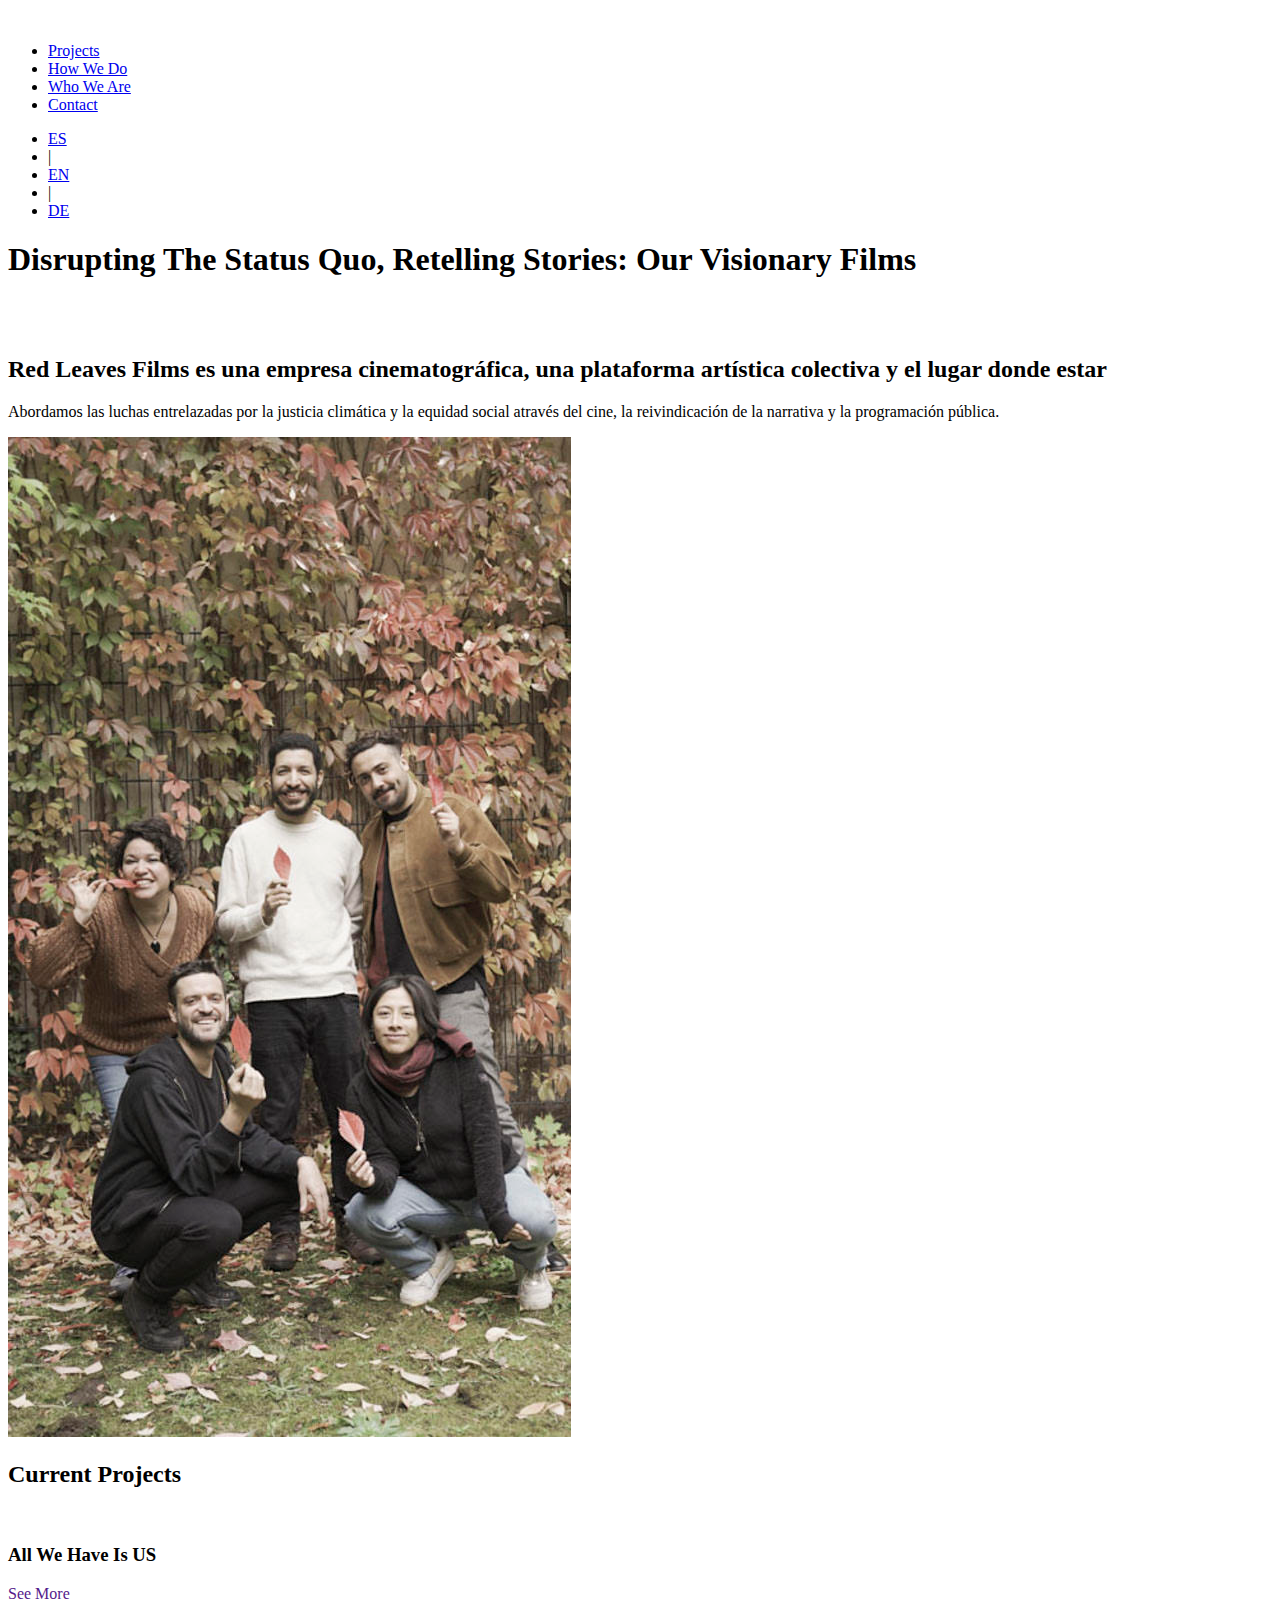
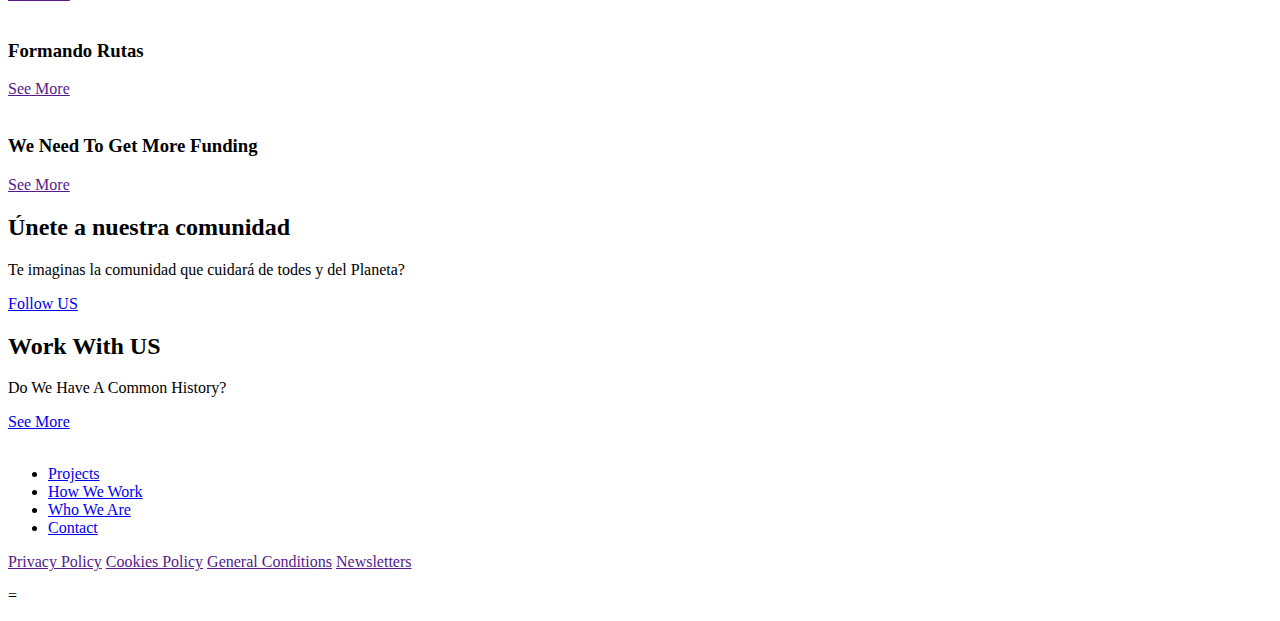
==== index.html @ 373e39bc "Add files via upload" ====
<!DOCTYPE html>
<html lang="en">
<head>
    <meta charset="UTF-8">
    <meta name="viewport" content="width=device-width, initial-scale=1.0">
    <title>Red Leaves Films</title>
    <link rel="icon" href="./ASSETS/Home/Section_2.png" type="image/png">
    <link rel="stylesheet" href="style.css">
    <link href="https://cdn.jsdelivr.net/npm/bootstrap@5.3.2/dist/css/bootstrap.min.css" rel="stylesheet" integrity="sha384-T3c6CoIi6uLrA9TneNEoa7RxnatzjcDSCmG1MXxSR1GAsXEV/Dwwykc2MPK8M2HN" crossorigin="anonymous">
    
    <script src="https://cdn.jsdelivr.net/npm/bootstrap@5.3.2/dist/js/bootstrap.bundle.min.js" integrity="sha384-C6RzsynM9kWDrMNeT87bh95OGNyZPhcTNXj1NW7RuBCsyN/o0jlpcV8Qyq46cDfL" crossorigin="anonymous"></script>
</head>
<body>
    <div class="container">
        <header>
            <a href="#"><img src="./Assets/Home/01.jpg" alt=""></a>
            <nav>
                <ul>
                    <li><a href="./SRC/Projects/projects.html">Projects</a></li>
                    <li><a href="./SRC/Howwedo/howwedo.html">How We Do</a></li>
                    <li><a href="./SRC/Whoweare/whoweare.html">Who We Are</a></li>
                    <li><a href="./SRC/Contact/contact.html">Contact</a></li>
                </ul>
            </nav>

            <ul>
                <li><a href="#">ES</a></li>
                <li>|</li>
                <li><a href="#">EN</a></li>
                <li>|</li>
                <li><a href="#">DE</a></li>
            </ul>
        </header>

        <main>
            <div>
                <h1>Disrupting The Status Quo, Retelling Stories: Our Visionary Films</h1>
                <a href="./SRC/Whoweare/whoweare.html"></a>
            </div>
    
            <div>
                <div>
                    <span></span>
                    <br>
                    <span></span>
                </div>

                <div>
                    <span></span>
                    <br>
                    <span></span>
                </div>
            </div>

            <div></div>

        </main>

        <section>
            <div>
                <h2>Red Leaves Films es una empresa cinematográfica, una plataforma artística colectiva y el lugar donde estar</h2>
                <p>Abordamos las luchas entrelazadas por la justicia climática y la equidad social através del cine, la reivindicación de la narrativa y la programación pública.</p>
                <a href="./SRC/Whoweare/whoweare.html"></a>
            </div>
            <div>
                <img src="./Assets/Home/mainteamvert.jpg" alt="">
            </div>
        </section>

        <section>
            <h2>Current Projects</h2>
            <div>
                <img src="./Assets/Projects/thewomanandthelake.png" alt="">
                <h3>All We Have Is US</h3>
                <a href="">See More</a>
            </div>
            <div>
                <img src="./Assets/Projects/road2.png" alt="">
                <h3>Formando Rutas</h3>
                <a href="">See More</a>
            </div>
            <div>
                <img src="./Assets/Projects/weneedtogetmorefunding.png" alt="">
                <h3>We Need To Get More Funding</h3>
                <a href="">See More</a>
            </div>
        </section>

        <section>
            <div>
                <h2>Únete a nuestra comunidad</h2>
                <p>Te imaginas la comunidad que cuidará de todes y del Planeta?</p>
            </div>

            <a href="#">Follow US</a>
        </section>

        <section>
            <div>
                <h2>Work With US</h2>
                <p>Do We Have A Common History?</p>
                <a href="#">See More</a>
            </div>
        </section>

        <section>
            <img src="#" alt="">
            <div>
                <ul>
                    <li><a href="#">Projects</a></li>
                    <li><a href="#">How We Work</a></li>
                    <li><a href="#">Who We Are</a></li>
                    <li><a href="#">Contact</a></li>
                </ul>
                <div>
                    <i><a href="#"></a></i>
                    <i><a href="#"></a></i>
                    <i><a href="#"></a></i>
                </div>
            </div>

            <div>
                <a href="">Privacy Policy</a>
                <a href="">Cookies Policy</a>
                <a href="">General Conditions</a>
                <a href="">Newsletters</a>
            </div>

            <p>=</p>

            <div></div>

        </section>

    </div>


</body>
</html>
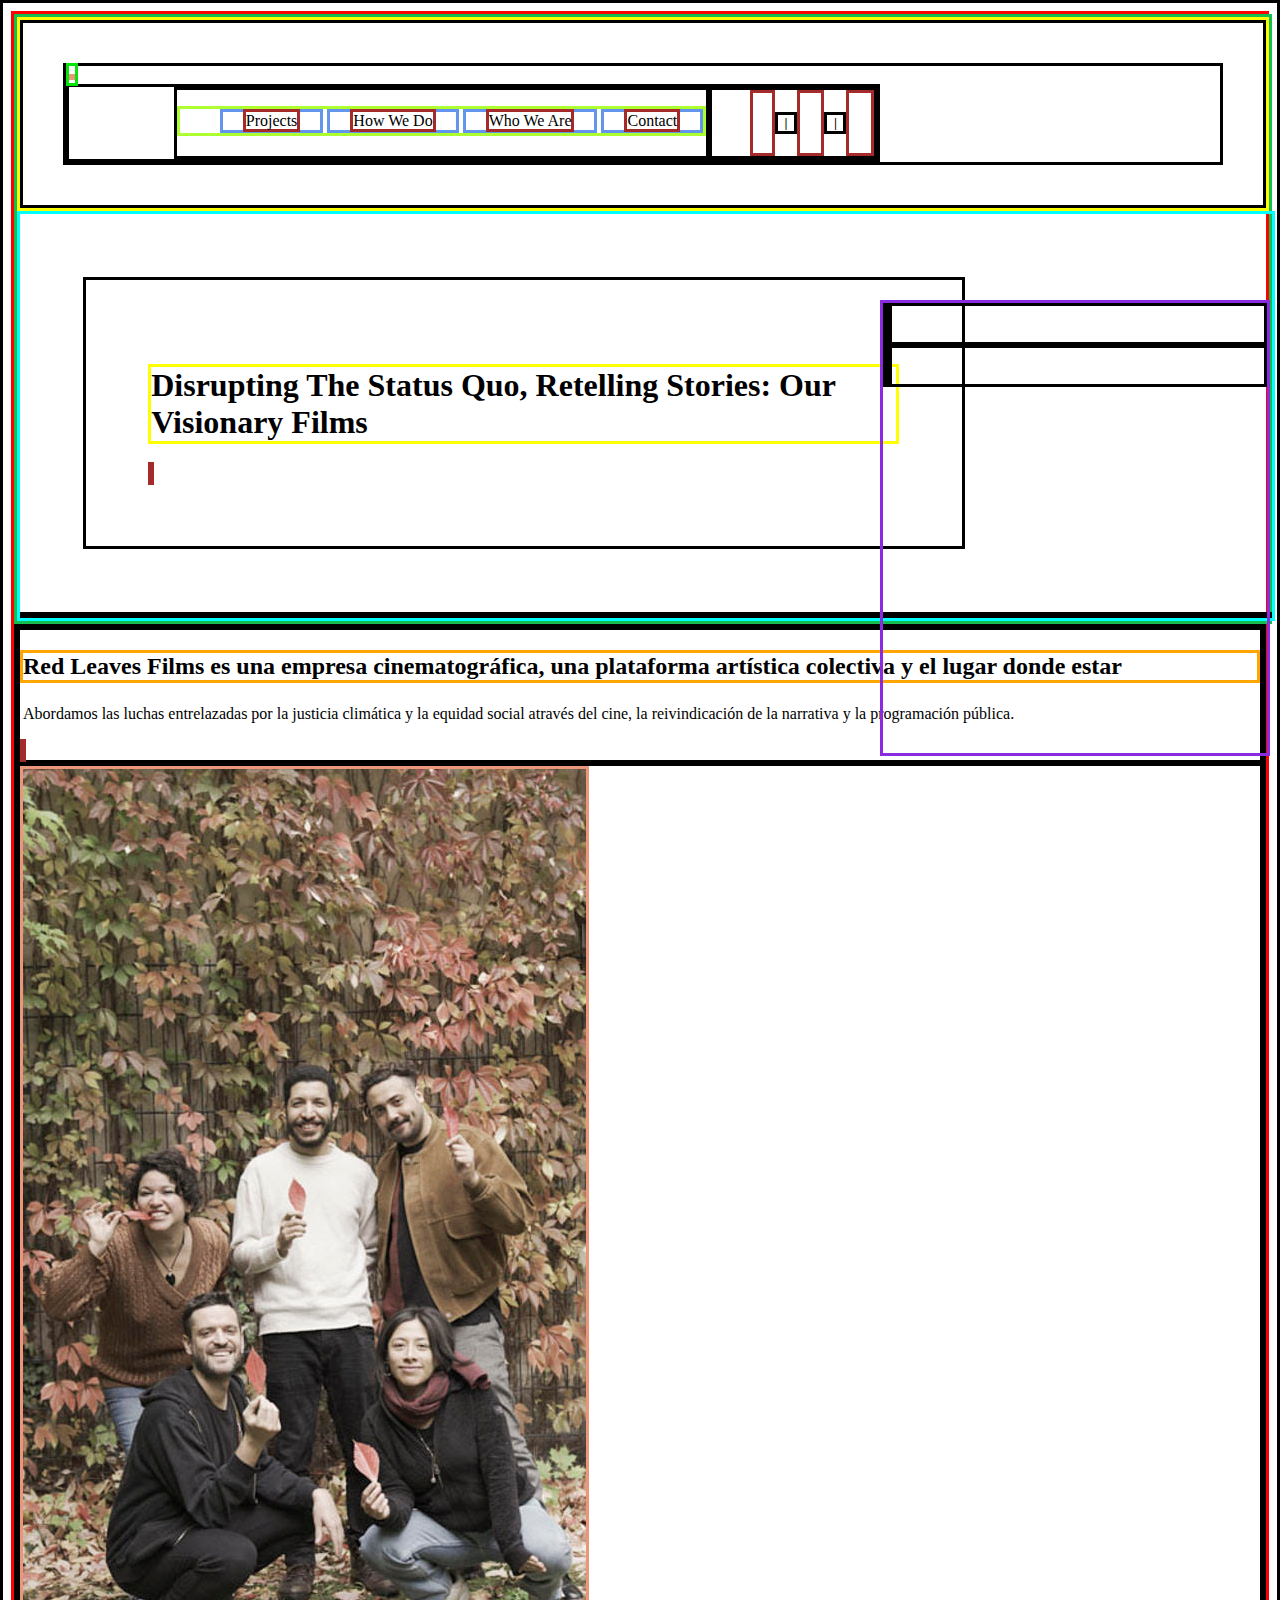
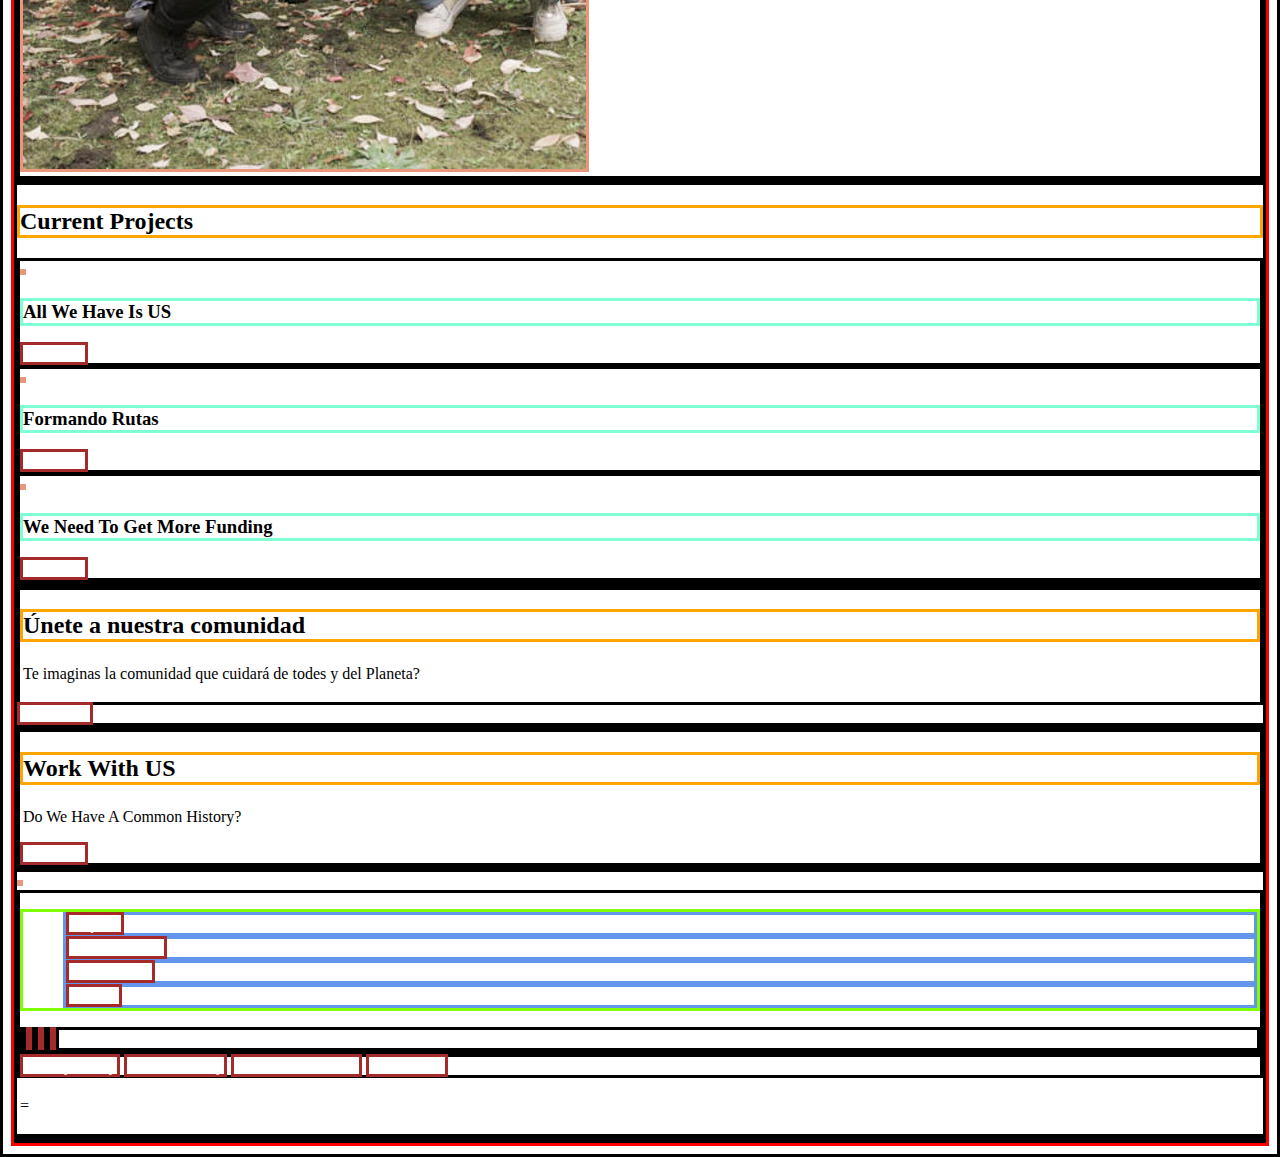
==== commit 23b6ed6b: "Add files via upload" ====
--- a/index.html
+++ b/index.html
@@ -11,52 +11,66 @@
     <script src="https://cdn.jsdelivr.net/npm/bootstrap@5.3.2/dist/js/bootstrap.bundle.min.js" integrity="sha384-C6RzsynM9kWDrMNeT87bh95OGNyZPhcTNXj1NW7RuBCsyN/o0jlpcV8Qyq46cDfL" crossorigin="anonymous"></script>
 </head>
 <body>
-    <div class="container">
-        <header>
-            <a href="#"><img src="./Assets/Home/01.jpg" alt=""></a>
-            <nav>
-                <ul>
-                    <li><a href="./SRC/Projects/projects.html">Projects</a></li>
-                    <li><a href="./SRC/Howwedo/howwedo.html">How We Do</a></li>
-                    <li><a href="./SRC/Whoweare/whoweare.html">Who We Are</a></li>
-                    <li><a href="./SRC/Contact/contact.html">Contact</a></li>
-                </ul>
-            </nav>
+        <div id="header">
+            <header class="homeTop">
+            
+                <nav>
+                    
+                    <div class="navbar">
+                        
+                        <a href="#" id="logo"><img src="./Assets/Home/RED LEAVES FILMS-2.png" alt=""></a>
+                        <div class="links">
+                            <div class="menus">
+                                <ul>
+                                    <li><a href="./SRC/Projects/projects.html">Projects</a></li>
+                                    <li><a href="./SRC/Howwedo/howwedo.html">How We Do</a></li>
+                                    <li><a href="./SRC/Whoweare/whoweare.html">Who We Are</a></li>
+                                    <li><a href="./SRC/Contact/contact.html">Contact</a></li>
+                                </ul>
+                            </div>
+                        
 
-            <ul>
-                <li><a href="#">ES</a></li>
-                <li>|</li>
-                <li><a href="#">EN</a></li>
-                <li>|</li>
-                <li><a href="#">DE</a></li>
-            </ul>
-        </header>
-
-        <main>
-            <div>
-                <h1>Disrupting The Status Quo, Retelling Stories: Our Visionary Films</h1>
-                <a href="./SRC/Whoweare/whoweare.html"></a>
-            </div>
+                            <div class="languages">
+                                
+                                    <a href="#">ES</a>
+                                    <h5>|</h5>
+                                    <a href="#">EN</a>
+                                    <h5>|</h5>
+                                    <a href="#">DE</a>
+                                
+                            </div>
+                        </div>
+                    </div>
+                </nav>
     
-            <div>
-                <div>
-                    <span></span>
-                    <br>
-                    <span></span>
+            </header>
+    
+            <main>
+                <div id="titleHome">
+                    <h1>Disrupting The Status Quo, Retelling Stories: Our Visionary Films</h1>
+                    <a href="./SRC/Whoweare/whoweare.html"></a>
                 </div>
-
-                <div>
-                    <span></span>
-                    <br>
-                    <span></span>
+        
+                <div id="rightBoxes">
+                    <div>
+                        <span></span>
+                        <br>
+                        <span></span>
+                    </div>
+    
+                    <div>
+                        <span></span>
+                        <br>
+                        <span></span>
+                    </div>
                 </div>
-            </div>
-
-            <div></div>
-
-        </main>
-
-        <section>
+    
+                <div></div>
+    
+            </main>
+    
+        </div>
+        <section id="firstSection">
             <div>
                 <h2>Red Leaves Films es una empresa cinematográfica, una plataforma artística colectiva y el lugar donde estar</h2>
                 <p>Abordamos las luchas entrelazadas por la justicia climática y la equidad social através del cine, la reivindicación de la narrativa y la programación pública.</p>
@@ -67,7 +81,7 @@
             </div>
         </section>
 
-        <section>
+        <section id="secondSection">
             <h2>Current Projects</h2>
             <div>
                 <img src="./Assets/Projects/thewomanandthelake.png" alt="">
@@ -86,7 +100,7 @@
             </div>
         </section>
 
-        <section>
+        <section id="thirdSection">
             <div>
                 <h2>Únete a nuestra comunidad</h2>
                 <p>Te imaginas la comunidad que cuidará de todes y del Planeta?</p>
@@ -95,7 +109,7 @@
             <a href="#">Follow US</a>
         </section>
 
-        <section>
+        <section id="forthSection">
             <div>
                 <h2>Work With US</h2>
                 <p>Do We Have A Common History?</p>
@@ -103,7 +117,7 @@
             </div>
         </section>
 
-        <section>
+        <section id="fifthSection">
             <img src="#" alt="">
             <div>
                 <ul>
@@ -132,7 +146,6 @@
 
         </section>
 
-    </div>
 
 
 </body>
--- a/style.css
+++ b/style.css
@@ -0,0 +1,179 @@
+*{
+    list-style: none;
+    text-decoration: none;
+    border: solid;
+
+}
+
+/** Borders Colors **/
+
+body{
+    border-color: red;
+}
+
+#header{
+    border-color: rgb(22, 189, 80);
+    width: 100%;
+
+}
+
+header nav ul{
+    border-color: greenyellow;
+}
+
+main{
+    border-color: aqua;
+}
+
+#tittleHome{
+    border-color: aquamarine;
+}
+
+#rightBoxes{
+    border-color: blueviolet;
+}
+
+h1{
+    border-color: yellow;
+}
+
+h2{
+    border-color: orange;
+}
+
+h3{
+    border-color: aquamarine;
+}
+
+p{
+    border-color: white;
+}
+
+ul{
+    border-color: chartreuse;
+}
+
+li{
+    border-color: cornflowerblue;
+}
+
+a{
+    border-color: brown;
+    color: white;
+}
+
+img{
+    border-color: darksalmon;
+}
+
+
+
+/** CSS Home **/
+
+.homeTop{
+    display: flex;
+}
+
+nav{
+    width: 100%;
+}
+.links{
+    display: flex;
+    justify-content: flex-end;
+    width: 70%;
+}
+
+.languages{
+    display: flex;
+    justify-content: flex-end;
+    align-items: right;
+    width: 20%;
+
+}
+.languages h5{
+    width: 10%;
+   text-align: center;
+}
+
+#homeTop{
+    width: 100%;
+    height: 90%;
+    background-image: url(./Assets/Home/Img_home.jpg);
+    background-repeat: no-repeat;
+    background-position: center;
+    background-size: cover;
+    border-color: red;
+
+}
+
+#logo{
+    border-color: rgb(10, 227, 10);
+}
+
+header{
+    border-color: yellow;
+}
+
+header ul{
+    border-color: greenyellow;
+}
+header nav{
+    /*display: flex;
+    justify-content: flex-end; */
+    padding: 40px;
+}
+
+
+header li{
+    list-style: none;
+    display: inline-block;   
+    padding: 0 20px;
+}
+
+nav li a{
+    text-decoration: none;
+    transition: all 0.5s ease 0s;
+    color: black;
+}
+
+/* CSS MAIN */
+
+main{
+    width: 100%;
+    border-color: aqua;
+}
+
+.blueColor{
+    border-color: aqua;
+}
+
+#titleHome{
+    width: 60%;
+    padding: 5%;
+    margin: 5%;
+}
+
+#rightBoxes{
+    position: absolute;
+    width: 30%;
+    top: 300px;
+    right: 10px;
+    height: 50%;
+    
+
+}
+
+
+
+
+/* CSS PROJECTS */
+
+.home{
+    background-image: url(./Assets/Projects/opacasinthehills.pgn);
+    background-repeat: no-repeat;
+    background-position: center;
+    background-size: cover;
+    width: 100%;
+    height: auto;
+
+}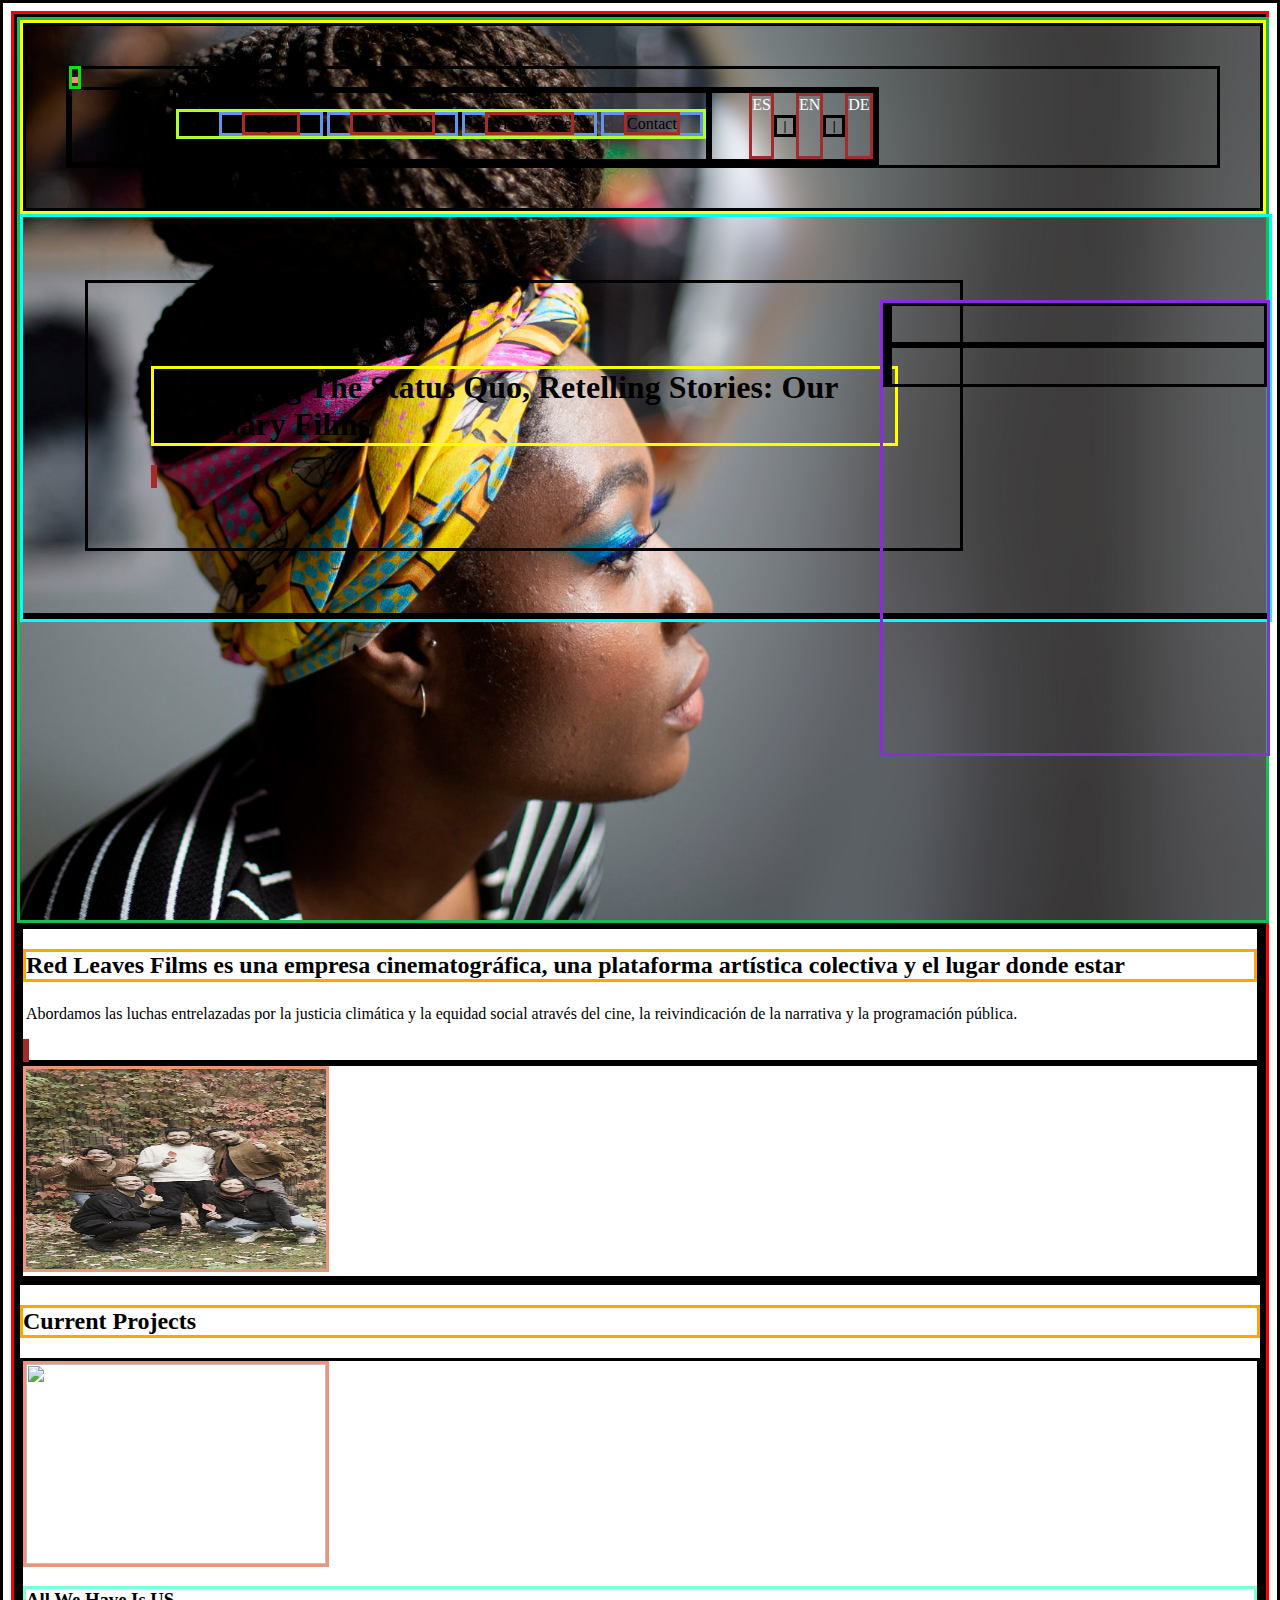
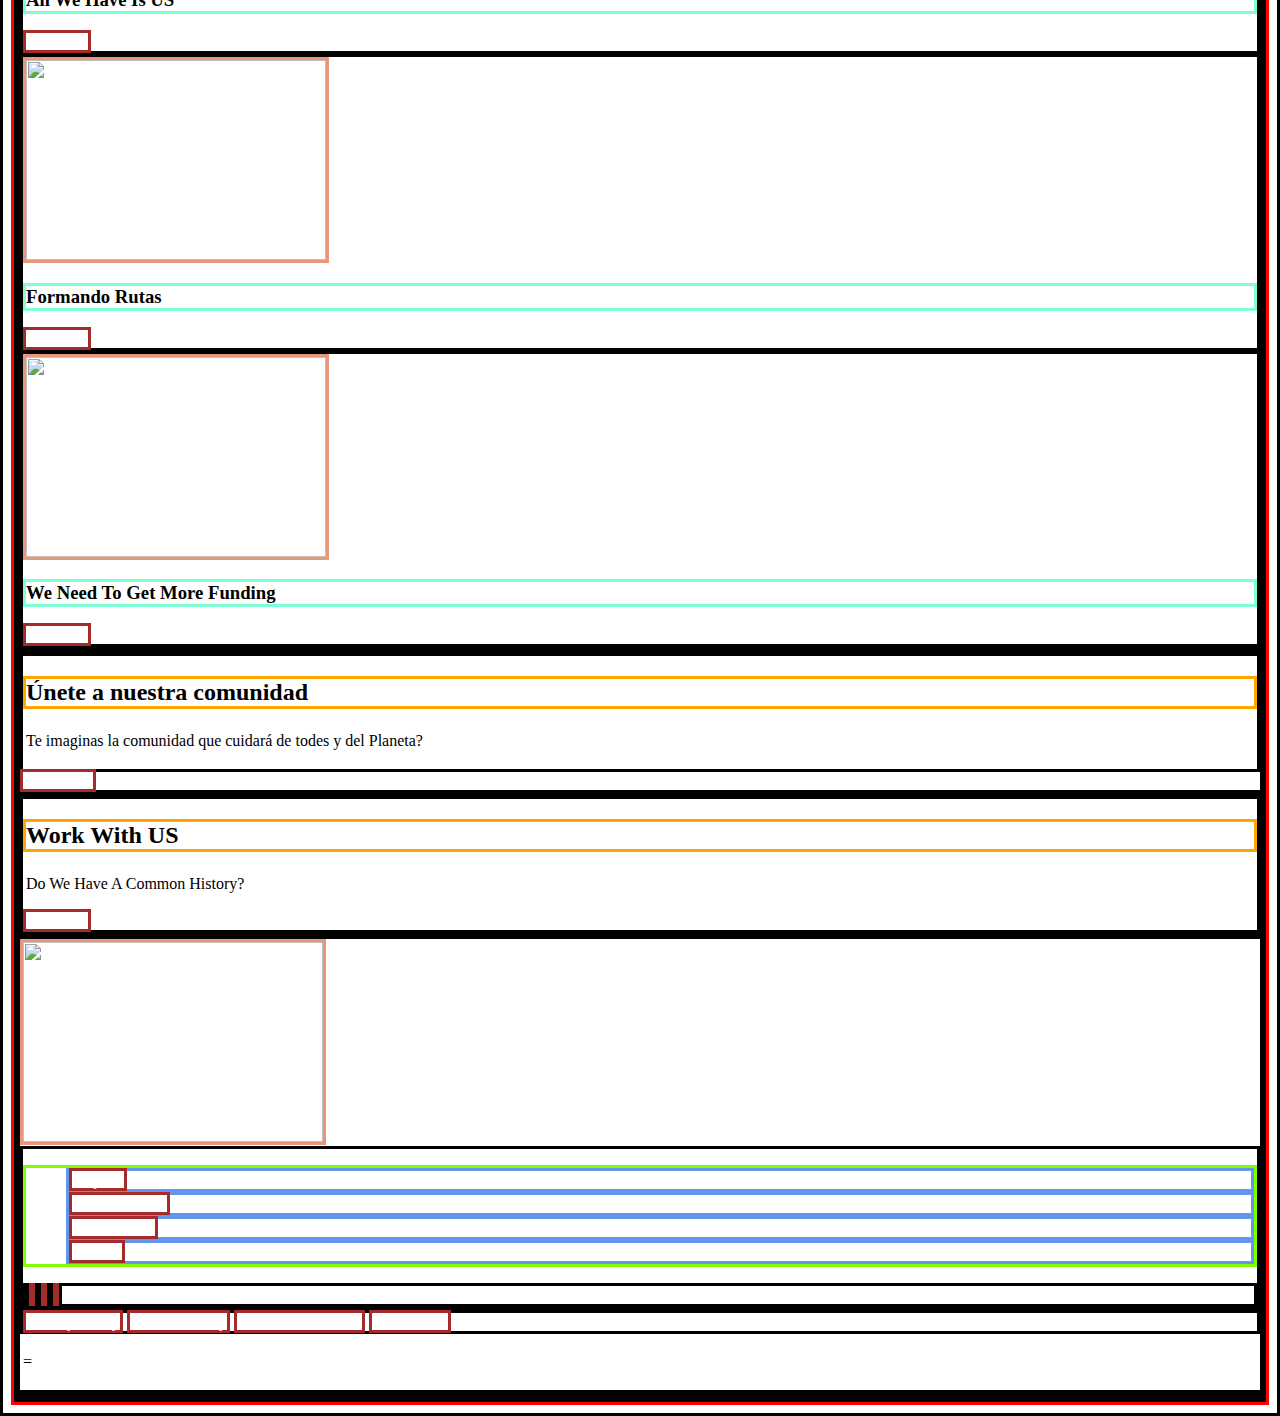
==== commit 83d3211a: "Add files via upload" ====
--- a/index.html
+++ b/index.html
@@ -11,142 +11,144 @@
     <script src="https://cdn.jsdelivr.net/npm/bootstrap@5.3.2/dist/js/bootstrap.bundle.min.js" integrity="sha384-C6RzsynM9kWDrMNeT87bh95OGNyZPhcTNXj1NW7RuBCsyN/o0jlpcV8Qyq46cDfL" crossorigin="anonymous"></script>
 </head>
 <body>
-        <div id="header">
-            <header class="homeTop">
-            
-                <nav>
-                    
-                    <div class="navbar">
+        <div class="container">
+            <div id="header">
+                <header class="homeTop">
+                
+                    <nav>
                         
-                        <a href="#" id="logo"><img src="./Assets/Home/RED LEAVES FILMS-2.png" alt=""></a>
-                        <div class="links">
-                            <div class="menus">
-                                <ul>
-                                    <li><a href="./SRC/Projects/projects.html">Projects</a></li>
-                                    <li><a href="./SRC/Howwedo/howwedo.html">How We Do</a></li>
-                                    <li><a href="./SRC/Whoweare/whoweare.html">Who We Are</a></li>
-                                    <li><a href="./SRC/Contact/contact.html">Contact</a></li>
-                                </ul>
-                            </div>
-                        
-
-                            <div class="languages">
-                                
-                                    <a href="#">ES</a>
-                                    <h5>|</h5>
-                                    <a href="#">EN</a>
-                                    <h5>|</h5>
-                                    <a href="#">DE</a>
-                                
+                        <div class="navbar">
+                            
+                            <a href="#" id="logo"><img src="./Assets/Home/RED LEAVES FILMS-3.png" alt=""></a>
+                            <div class="links">
+                                <div class="menus">
+                                    <ul>
+                                        <li><a href="./SRC/Projects/projects.html">Projects</a></li>
+                                        <li><a href="./SRC/Howwedo/howwedo.html">How We Do</a></li>
+                                        <li><a href="./SRC/Whoweare/whoweare.html">Who We Are</a></li>
+                                        <li><a href="./SRC/Contact/contact.html">Contact</a></li>
+                                    </ul>
+                                </div>
+                            
+    
+                                <div class="languages">
+                                    
+                                        <a href="#">ES</a>
+                                        <h5>|</h5>
+                                        <a href="#">EN</a>
+                                        <h5>|</h5>
+                                        <a href="#">DE</a>
+                                    
+                                </div>
                             </div>
                         </div>
+                    </nav>
+        
+                </header>
+        
+                <main>
+                    <div id="titleHome">
+                        <h1>Disrupting The Status Quo, Retelling Stories: Our Visionary Films</h1>
+                        <a href="./SRC/Whoweare/whoweare.html"></a>
                     </div>
-                </nav>
-    
-            </header>
-    
-            <main>
-                <div id="titleHome">
-                    <h1>Disrupting The Status Quo, Retelling Stories: Our Visionary Films</h1>
+            
+                    <div id="rightBoxes">
+                        <div>
+                            <span></span>
+                            <br>
+                            <span></span>
+                        </div>
+        
+                        <div>
+                            <span></span>
+                            <br>
+                            <span></span>
+                        </div>
+                    </div>
+        
+                    <div></div>
+        
+                </main>
+        
+            </div>
+            <section id="firstSection">
+                <div>
+                    <h2>Red Leaves Films es una empresa cinematográfica, una plataforma artística colectiva y el lugar donde estar</h2>
+                    <p>Abordamos las luchas entrelazadas por la justicia climática y la equidad social através del cine, la reivindicación de la narrativa y la programación pública.</p>
                     <a href="./SRC/Whoweare/whoweare.html"></a>
                 </div>
-        
-                <div id="rightBoxes">
+                <div>
+                    <img src="./Assets/Home/mainteamvert.jpg" alt="">
+                </div>
+            </section>
+    
+            <section id="secondSection">
+                <h2>Current Projects</h2>
+                <div>
+                    <img src="./Assets/Projects/thewomanandthelake.png" alt="">
+                    <h3>All We Have Is US</h3>
+                    <a href="">See More</a>
+                </div>
+                <div>
+                    <img src="./Assets/Projects/road2.png" alt="">
+                    <h3>Formando Rutas</h3>
+                    <a href="">See More</a>
+                </div>
+                <div>
+                    <img src="./Assets/Projects/weneedtogetmorefunding.png" alt="">
+                    <h3>We Need To Get More Funding</h3>
+                    <a href="">See More</a>
+                </div>
+            </section>
+    
+            <section id="thirdSection">
+                <div>
+                    <h2>Únete a nuestra comunidad</h2>
+                    <p>Te imaginas la comunidad que cuidará de todes y del Planeta?</p>
+                </div>
+    
+                <a href="#">Follow US</a>
+            </section>
+    
+            <section id="forthSection">
+                <div>
+                    <h2>Work With US</h2>
+                    <p>Do We Have A Common History?</p>
+                    <a href="#">See More</a>
+                </div>
+            </section>
+    
+            <section id="fifthSection">
+                <img src="#" alt="">
+                <div>
+                    <ul>
+                        <li><a href="#">Projects</a></li>
+                        <li><a href="#">How We Work</a></li>
+                        <li><a href="#">Who We Are</a></li>
+                        <li><a href="#">Contact</a></li>
+                    </ul>
                     <div>
-                        <span></span>
-                        <br>
-                        <span></span>
-                    </div>
-    
-                    <div>
-                        <span></span>
-                        <br>
-                        <span></span>
+                        <i><a href="#"></a></i>
+                        <i><a href="#"></a></i>
+                        <i><a href="#"></a></i>
                     </div>
                 </div>
     
+                <div>
+                    <a href="">Privacy Policy</a>
+                    <a href="">Cookies Policy</a>
+                    <a href="">General Conditions</a>
+                    <a href="">Newsletters</a>
+                </div>
+    
+                <p>=</p>
+    
                 <div></div>
     
-            </main>
+            </section>
+    
+    
     
         </div>
-        <section id="firstSection">
-            <div>
-                <h2>Red Leaves Films es una empresa cinematográfica, una plataforma artística colectiva y el lugar donde estar</h2>
-                <p>Abordamos las luchas entrelazadas por la justicia climática y la equidad social através del cine, la reivindicación de la narrativa y la programación pública.</p>
-                <a href="./SRC/Whoweare/whoweare.html"></a>
-            </div>
-            <div>
-                <img src="./Assets/Home/mainteamvert.jpg" alt="">
-            </div>
-        </section>
-
-        <section id="secondSection">
-            <h2>Current Projects</h2>
-            <div>
-                <img src="./Assets/Projects/thewomanandthelake.png" alt="">
-                <h3>All We Have Is US</h3>
-                <a href="">See More</a>
-            </div>
-            <div>
-                <img src="./Assets/Projects/road2.png" alt="">
-                <h3>Formando Rutas</h3>
-                <a href="">See More</a>
-            </div>
-            <div>
-                <img src="./Assets/Projects/weneedtogetmorefunding.png" alt="">
-                <h3>We Need To Get More Funding</h3>
-                <a href="">See More</a>
-            </div>
-        </section>
-
-        <section id="thirdSection">
-            <div>
-                <h2>Únete a nuestra comunidad</h2>
-                <p>Te imaginas la comunidad que cuidará de todes y del Planeta?</p>
-            </div>
-
-            <a href="#">Follow US</a>
-        </section>
-
-        <section id="forthSection">
-            <div>
-                <h2>Work With US</h2>
-                <p>Do We Have A Common History?</p>
-                <a href="#">See More</a>
-            </div>
-        </section>
-
-        <section id="fifthSection">
-            <img src="#" alt="">
-            <div>
-                <ul>
-                    <li><a href="#">Projects</a></li>
-                    <li><a href="#">How We Work</a></li>
-                    <li><a href="#">Who We Are</a></li>
-                    <li><a href="#">Contact</a></li>
-                </ul>
-                <div>
-                    <i><a href="#"></a></i>
-                    <i><a href="#"></a></i>
-                    <i><a href="#"></a></i>
-                </div>
-            </div>
-
-            <div>
-                <a href="">Privacy Policy</a>
-                <a href="">Cookies Policy</a>
-                <a href="">General Conditions</a>
-                <a href="">Newsletters</a>
-            </div>
-
-            <p>=</p>
-
-            <div></div>
-
-        </section>
-
-
-
 </body>
 </html>--- a/style.css
+++ b/style.css
@@ -5,6 +5,10 @@
 
 }
 
+section img{
+    width: 300px;
+    height: 200px;
+}
 /** Borders Colors **/
 
 body{
@@ -14,6 +18,12 @@
 #header{
     border-color: rgb(22, 189, 80);
     width: 100%;
+    background-image: url(./Assets/Home/Img_home.jpg);
+    background-repeat: no-repeat;
+    background-position: center;
+    background-size: cover;
+    width: 100%;
+    height: 100vh;
 
 }
 
@@ -82,6 +92,7 @@
     justify-content: flex-end;
     width: 70%;
 }
+
 
 .languages{
     display: flex;
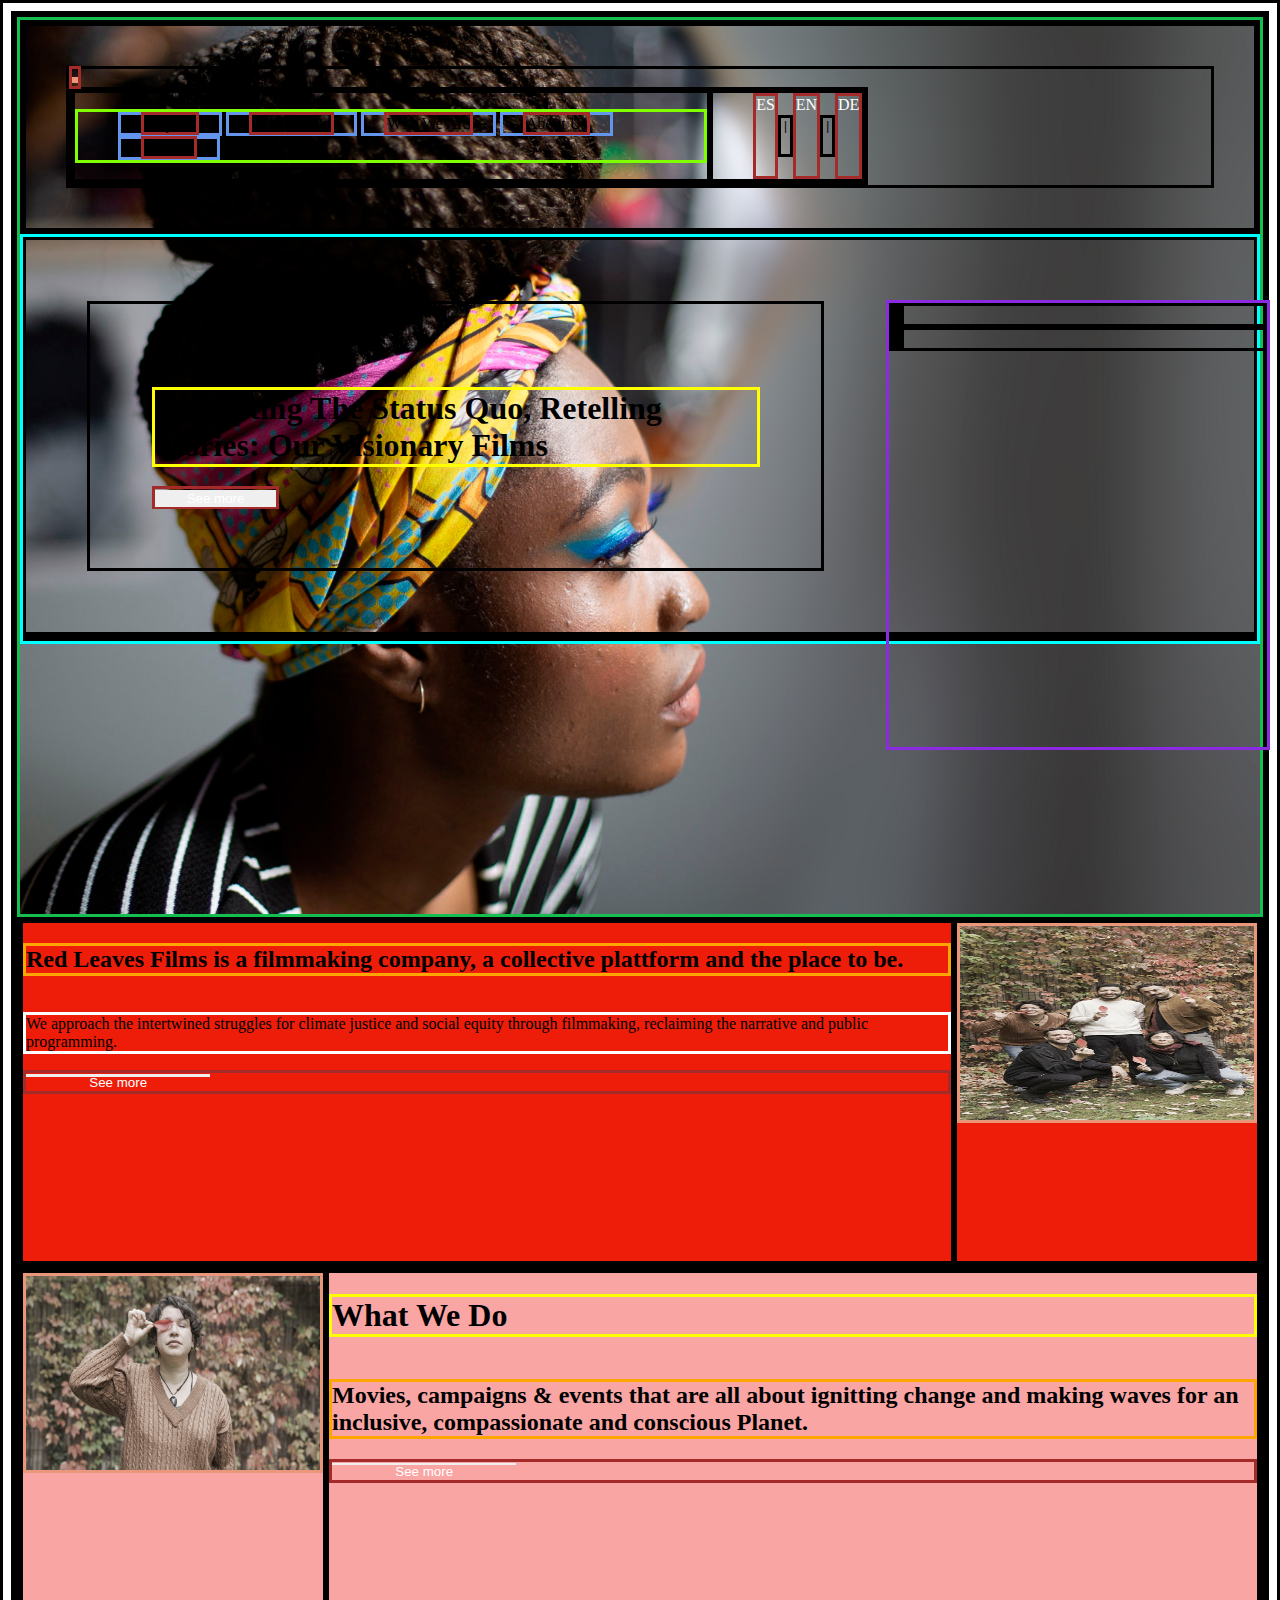
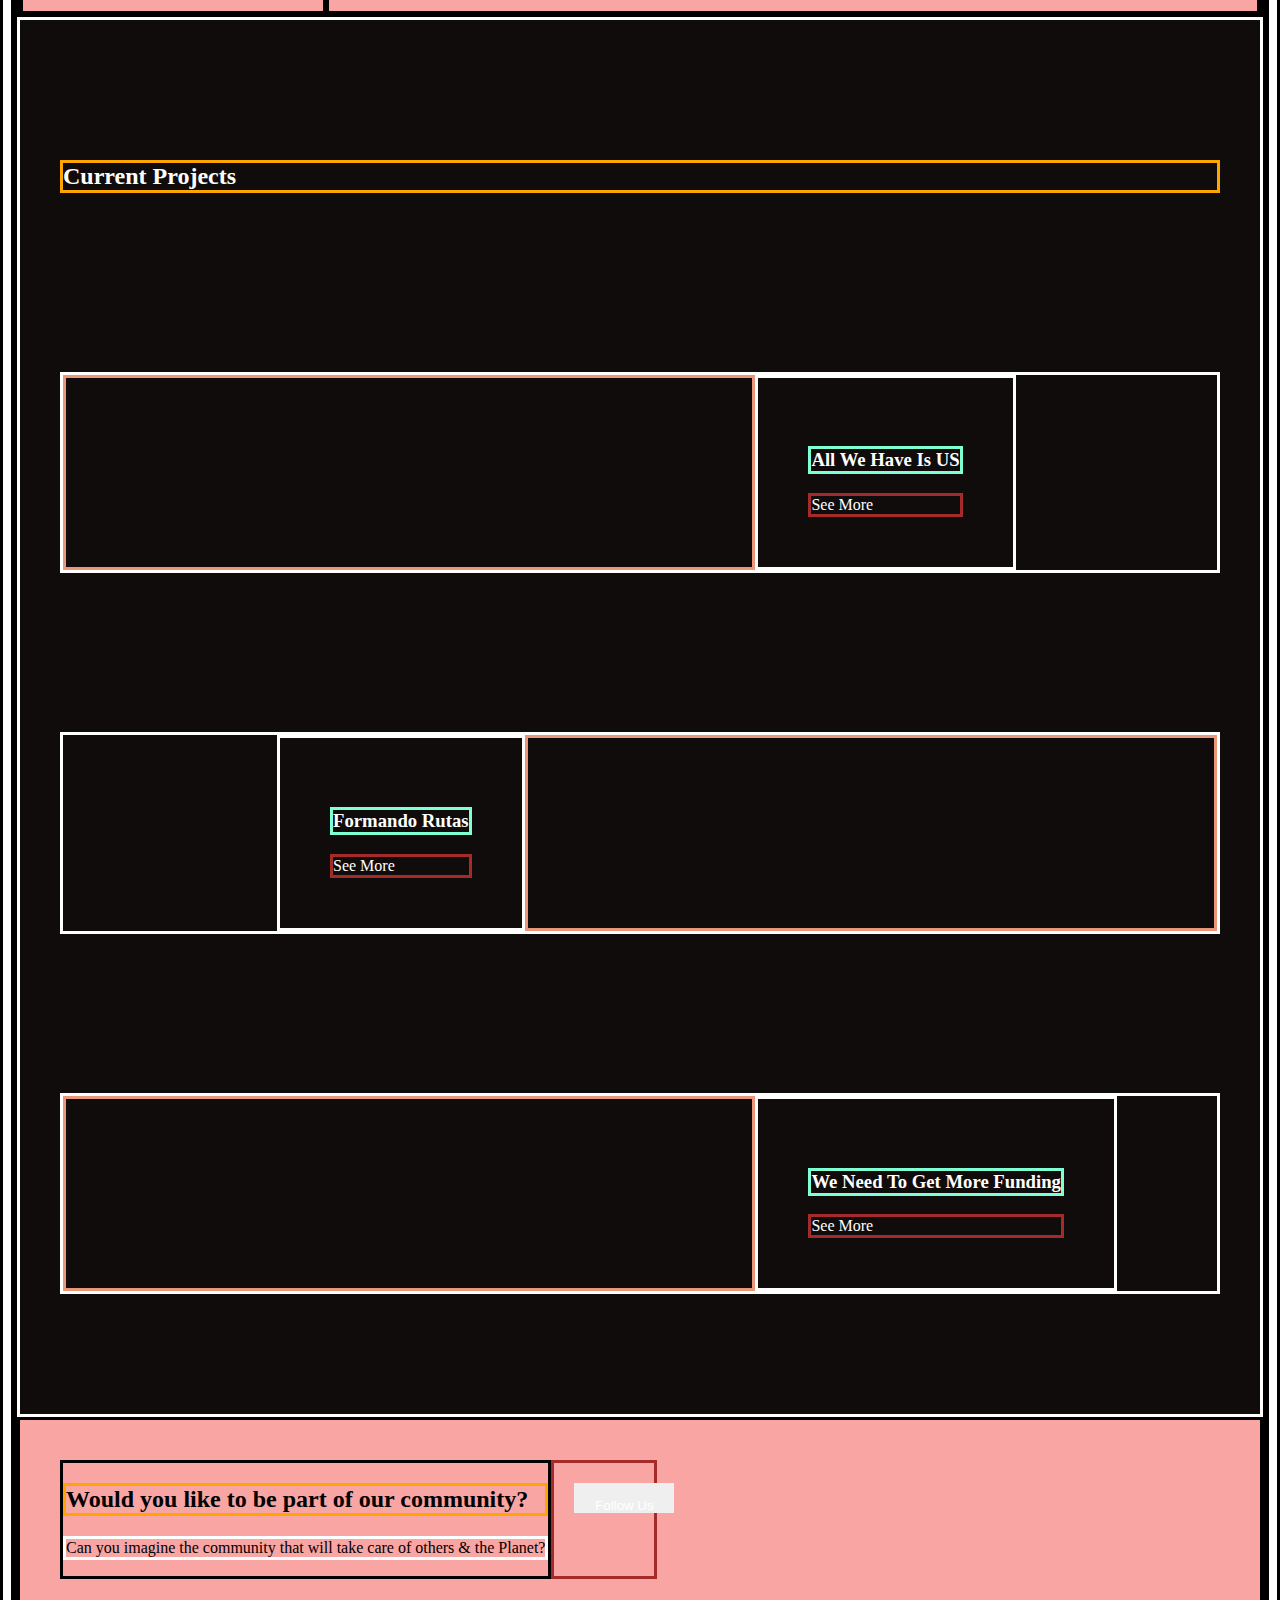
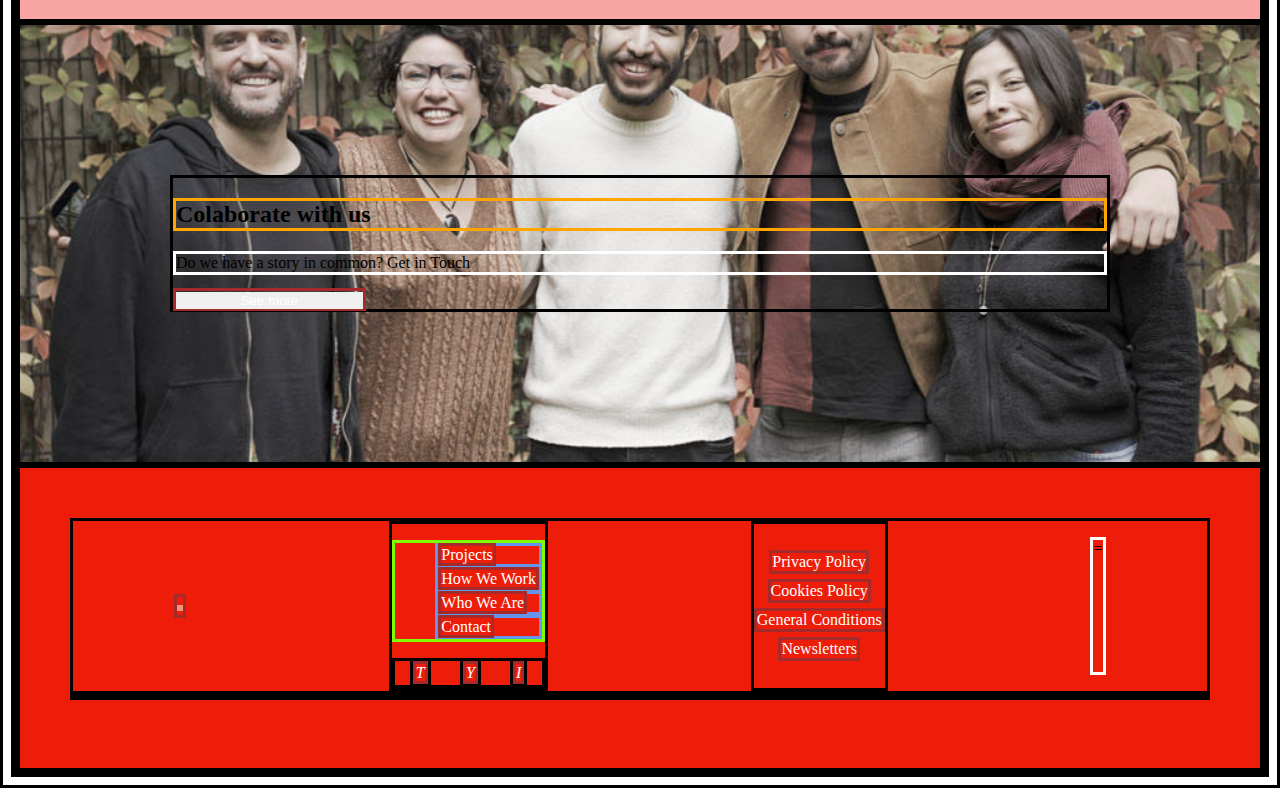
==== commit a880441d: "Add files via upload" ====
--- a/index.html
+++ b/index.html
@@ -26,6 +26,7 @@
                                         <li><a href="./SRC/Projects/projects.html">Projects</a></li>
                                         <li><a href="./SRC/Howwedo/howwedo.html">How We Do</a></li>
                                         <li><a href="./SRC/Whoweare/whoweare.html">Who We Are</a></li>
+                                        <li><a href="./SRC/Whoweare/whoweare.html">About Us</a></li>
                                         <li><a href="./SRC/Contact/contact.html">Contact</a></li>
                                     </ul>
                                 </div>
@@ -47,105 +48,124 @@
                 </header>
         
                 <main>
-                    <div id="titleHome">
-                        <h1>Disrupting The Status Quo, Retelling Stories: Our Visionary Films</h1>
-                        <a href="./SRC/Whoweare/whoweare.html"></a>
-                    </div>
+                    <div id="mainContent">
+                        <div id="titleHome">
+                            <h1>Disrupting The Status Quo, Retelling Stories: Our Visionary Films</h1>
+                            <a href="./SRC/Whoweare/whoweare.html"><button>See more</button></a>
+                        </div>
+                
+                        <div id="rightBoxes">
+                            <div>
+                                <span></span>
+                                <span></span>
+                            </div>
             
-                    <div id="rightBoxes">
-                        <div>
-                            <span></span>
-                            <br>
-                            <span></span>
-                        </div>
-        
-                        <div>
-                            <span></span>
-                            <br>
-                            <span></span>
+                            <div>
+                                <span></span>
+                                <span></span>
+                            </div>
                         </div>
                     </div>
-        
-                    <div></div>
+                    
+                    <div class="bottomRetangle"></div>
         
                 </main>
         
             </div>
             <section id="firstSection">
-                <div>
-                    <h2>Red Leaves Films es una empresa cinematográfica, una plataforma artística colectiva y el lugar donde estar</h2>
-                    <p>Abordamos las luchas entrelazadas por la justicia climática y la equidad social através del cine, la reivindicación de la narrativa y la programación pública.</p>
-                    <a href="./SRC/Whoweare/whoweare.html"></a>
+                <div class="flexColumn">
+                    <h2>Red Leaves Films is a filmmaking company, a collective plattform and the place to be.</h2>
+                    <p>We approach the intertwined struggles for climate justice and social equity through filmmaking, reclaiming the narrative and public programming.</p>
+                    <a href="whoweare.html"><button>See more</button></a>
                 </div>
-                <div>
+                <div class="flexColumn">
                     <img src="./Assets/Home/mainteamvert.jpg" alt="">
                 </div>
             </section>
-    
+
             <section id="secondSection">
-                <h2>Current Projects</h2>
                 <div>
-                    <img src="./Assets/Projects/thewomanandthelake.png" alt="">
-                    <h3>All We Have Is US</h3>
-                    <a href="">See More</a>
+                    <img src="./Assets/WhoWeAre/jessyandtheleaf.jpg" alt="">
                 </div>
-                <div>
-                    <img src="./Assets/Projects/road2.png" alt="">
-                    <h3>Formando Rutas</h3>
-                    <a href="">See More</a>
-                </div>
-                <div>
-                    <img src="./Assets/Projects/weneedtogetmorefunding.png" alt="">
-                    <h3>We Need To Get More Funding</h3>
-                    <a href="">See More</a>
+                <div class="flexColumn">
+                    <h1>What We Do</h1>
+                    <h2>Movies, campaigns & events that are all about ignitting change and making waves for an inclusive, compassionate and conscious Planet.</h2>
+                    <a href="whatwedo.html"><button>See more</button></a>
                 </div>
             </section>
     
-            <section id="thirdSection">
-                <div>
-                    <h2>Únete a nuestra comunidad</h2>
-                    <p>Te imaginas la comunidad que cuidará de todes y del Planeta?</p>
+            <section id="thirdSection" class="flexColumn">
+                <h2>Current Projects</h2>
+                <div class="currentProjects">
+                    <img src="./Assets/Projects/thewomanandthelake.png" alt="">
+                    <div class="posterMovie">
+                        <h3>All We Have Is US</h3>
+                        <a href="">See More</a>
+                    </div>
                 </div>
-    
-                <a href="#">Follow US</a>
+                <div class="currentProjects" id="secondProject">
+                    <img src="./Assets/Projects/road2.png" alt="">
+                    <div class="posterMovie">
+                        <h3>Formando Rutas</h3>
+                        <a href="">See More</a>
+                    </div>
+                </div>
+                <div class="currentProjects">
+                    <img src="./Assets/Projects/weneedtogetmorefunding.png" alt="">
+                    <div class="posterMovie">
+                        <h3>We Need To Get More Funding</h3>
+                        <a href="">See More</a>
+                    </div>
+                </div>
             </section>
     
             <section id="forthSection">
                 <div>
-                    <h2>Work With US</h2>
-                    <p>Do We Have A Common History?</p>
-                    <a href="#">See More</a>
+                    <h2>Would you like to be part of our community?</h2>
+                    <p>Can you imagine the community that will take care of others & the Planet?</p>
+                </div>
+    
+                <a href="#"><button>Follow Us</button></a>
+            </section>
+    
+            <section id="fifthSection">
+                <div>
+                    <h2>Colaborate with us</h2>
+                    <p>Do we have a story in common? Get in Touch</p>
+                    <a href="#"><button>See more</button></a>
                 </div>
             </section>
     
-            <section id="fifthSection">
-                <img src="#" alt="">
-                <div>
-                    <ul>
-                        <li><a href="#">Projects</a></li>
-                        <li><a href="#">How We Work</a></li>
-                        <li><a href="#">Who We Are</a></li>
-                        <li><a href="#">Contact</a></li>
-                    </ul>
-                    <div>
-                        <i><a href="#"></a></i>
-                        <i><a href="#"></a></i>
-                        <i><a href="#"></a></i>
+            <footer>
+                <div class="footer">
+                    <a href="#" id="logoFooter"><img src="./Assets/Home/RED LEAVES FILMS-3.png" alt=""></a>
+                    <div class="linksFooter">
+                        <ul>
+                            <li><a href="projects.html">Projects</a></li>
+                            <li><a href="howwedo.html">How We Work</a></li>
+                            <li><a href="whoweare.html">Who We Are</a></li>
+                            <li><a href="contact.html">Contact</a></li>
+                        </ul>
+                        <div class="iconsFooter">
+                            <i><a href="#">T</a></i>
+                            <i><a href="#">Y</a></i>
+                            <i><a href="#">I</a></i>
+                        </div>
                     </div>
+                    
+                    <div class="terms">
+                        <a href="">Privacy Policy</a>
+                        <a href="">Cookies Policy</a>
+                        <a href="">General Conditions</a>
+                        <a href="">Newsletters</a>
+                    </div>
+        
+                    <p>=</p>    
                 </div>
+                <div></div>
+                <br>
     
-                <div>
-                    <a href="">Privacy Policy</a>
-                    <a href="">Cookies Policy</a>
-                    <a href="">General Conditions</a>
-                    <a href="">Newsletters</a>
-                </div>
-    
-                <p>=</p>
-    
-                <div></div>
-    
-            </section>
+            </footer>
     
     
     
--- a/style.css
+++ b/style.css
@@ -2,18 +2,26 @@
     list-style: none;
     text-decoration: none;
     border: solid;
-
+    box-sizing: border-box;
+
+}
+
+/* Colors */
+
+:root{
+    --clr--dark: #100c0b;
+    --clr--red: #ed1d0a;
+    --clr--pink: #f9a5a3;
+    --clr--white: #ffffff;
 }
 
 section img{
     width: 300px;
     height: 200px;
 }
-/** Borders Colors **/
-
-body{
-    border-color: red;
-}
+
+
+/** CSS Home **/
 
 #header{
     border-color: rgb(22, 189, 80);
@@ -24,61 +32,7 @@
     background-size: cover;
     width: 100%;
     height: 100vh;
-
-}
-
-header nav ul{
-    border-color: greenyellow;
-}
-
-main{
-    border-color: aqua;
-}
-
-#tittleHome{
-    border-color: aquamarine;
-}
-
-#rightBoxes{
-    border-color: blueviolet;
-}
-
-h1{
-    border-color: yellow;
-}
-
-h2{
-    border-color: orange;
-}
-
-h3{
-    border-color: aquamarine;
-}
-
-p{
-    border-color: white;
-}
-
-ul{
-    border-color: chartreuse;
-}
-
-li{
-    border-color: cornflowerblue;
-}
-
-a{
-    border-color: brown;
-    color: white;
-}
-
-img{
-    border-color: darksalmon;
-}
-
-
-
-/** CSS Home **/
+}
 
 .homeTop{
     display: flex;
@@ -87,50 +41,8 @@
 nav{
     width: 100%;
 }
-.links{
-    display: flex;
-    justify-content: flex-end;
-    width: 70%;
-}
-
-
-.languages{
-    display: flex;
-    justify-content: flex-end;
-    align-items: right;
-    width: 20%;
-
-}
-.languages h5{
-    width: 10%;
-   text-align: center;
-}
-
-#homeTop{
-    width: 100%;
-    height: 90%;
-    background-image: url(./Assets/Home/Img_home.jpg);
-    background-repeat: no-repeat;
-    background-position: center;
-    background-size: cover;
-    border-color: red;
-
-}
-
-#logo{
-    border-color: rgb(10, 227, 10);
-}
-
-header{
-    border-color: yellow;
-}
-
-header ul{
-    border-color: greenyellow;
-}
+
 header nav{
-    /*display: flex;
-    justify-content: flex-end; */
     padding: 40px;
 }
 
@@ -147,11 +59,38 @@
     color: black;
 }
 
+.links{
+    display: flex;
+    justify-content: flex-end;
+    width: 70%;
+}
+
+
+.languages{
+    display: flex;
+    justify-content: flex-end;
+    align-items: right;
+    width: 20%;
+
+}
+
+.languages h5{
+    width: 10%;
+    text-align: center;
+}
+
 /* CSS MAIN */
 
 main{
     width: 100%;
     border-color: aqua;
+}
+
+.mainContent{
+    display: flex;
+    flex-direction: row;
+    align-items: center;
+
 }
 
 .blueColor{
@@ -170,11 +109,14 @@
     top: 300px;
     right: 10px;
     height: 50%;
-    
-
-}
-
-
+}
+
+button{
+    width: 20%;
+    height: 15%;
+    border: var(--clr--white);
+    color: var(--clr--white);
+}
 
 
 /* CSS PROJECTS */
@@ -187,4 +129,195 @@
     width: 100%;
     height: auto;
 
-}+}
+
+
+
+
+
+
+
+
+
+
+
+
+
+
+
+
+
+
+
+Border Colors 
+
+header nav ul{
+    border-color: greenyellow;
+}
+
+main{
+    border-color: aqua;
+}
+
+#tittleHome{
+    border-color: aquamarine;
+}
+
+#rightBoxes{
+    border-color: blueviolet;
+}
+
+h1{
+    border-color: yellow;
+}
+
+h2{
+    border-color: orange;
+}
+
+h3{
+    border-color: aquamarine;
+}
+
+p{
+    border-color: white;
+}
+
+ul{
+    border-color: chartreuse;
+}
+
+li{
+    border-color: cornflowerblue;
+}
+
+a{
+    border-color: brown;
+    color: white;
+}
+
+img{
+    border-color: darksalmon;
+}
+
+
+/* Sections */
+
+#firstSection{
+    background-color: var(--clr--red);
+    height: 350px;
+    display: flex;
+    flex-direction: row;
+}
+
+.flexColumn{
+    display: flex;
+    flex-direction: column;
+}
+
+#secondSection{
+    background-color: var(--clr--pink);
+    display: flex;
+    flex-direction: row;
+    height: 350px;
+
+}
+
+#thirdSection{
+    height: 1400px;
+    background-color: var(--clr--dark);
+    display: flex;
+    flex-direction: column;
+    justify-content: space-around;
+    padding: 40px;
+    color: var(--clr--white);
+}
+
+#secondProject{
+    display: flex;
+    flex-direction: row-reverse;
+}
+.posterMovie{
+    display: flex;
+    flex-direction: column;
+    padding: 50px;
+}
+
+.currentProjects{
+    display: flex;
+    
+}
+#thirdSection img{
+    width: 60%;
+    height: auto;
+}
+
+#forthSection{
+    display: flex;
+    padding: 40px;
+    background-color: var(--clr--pink);
+    
+}
+
+#forthSection button{
+    padding: 15px;
+    width: 100px;
+    align-items: center;
+    margin: 20%;
+    
+}
+
+#fifthSection{
+    width: 100%;
+    padding: 150px;
+    background-image: url(./Assets/WhoWeAre/teamhorizon.jpg);
+    background-repeat: no-repeat;
+    background-position: center;
+    background-size: cover;
+
+    
+}
+
+
+
+
+
+
+
+
+
+
+
+/* Footer */
+
+footer{
+    width: 100%;
+    padding: 50px;
+    background-color: var(--clr--red);
+
+}
+
+.footer{
+    display: flex;
+    justify-content: space-around;
+}
+
+#logoFooter{
+    align-self: center;
+}
+.linksFooter ul{
+    justify-content: center;
+}
+.iconsFooter{
+    display: flex;
+    justify-content: space-around;
+}
+.terms{
+    display: flex;
+    flex-direction: column;
+    justify-content: center;
+    align-items: center;
+    gap: 5px;
+
+}
+
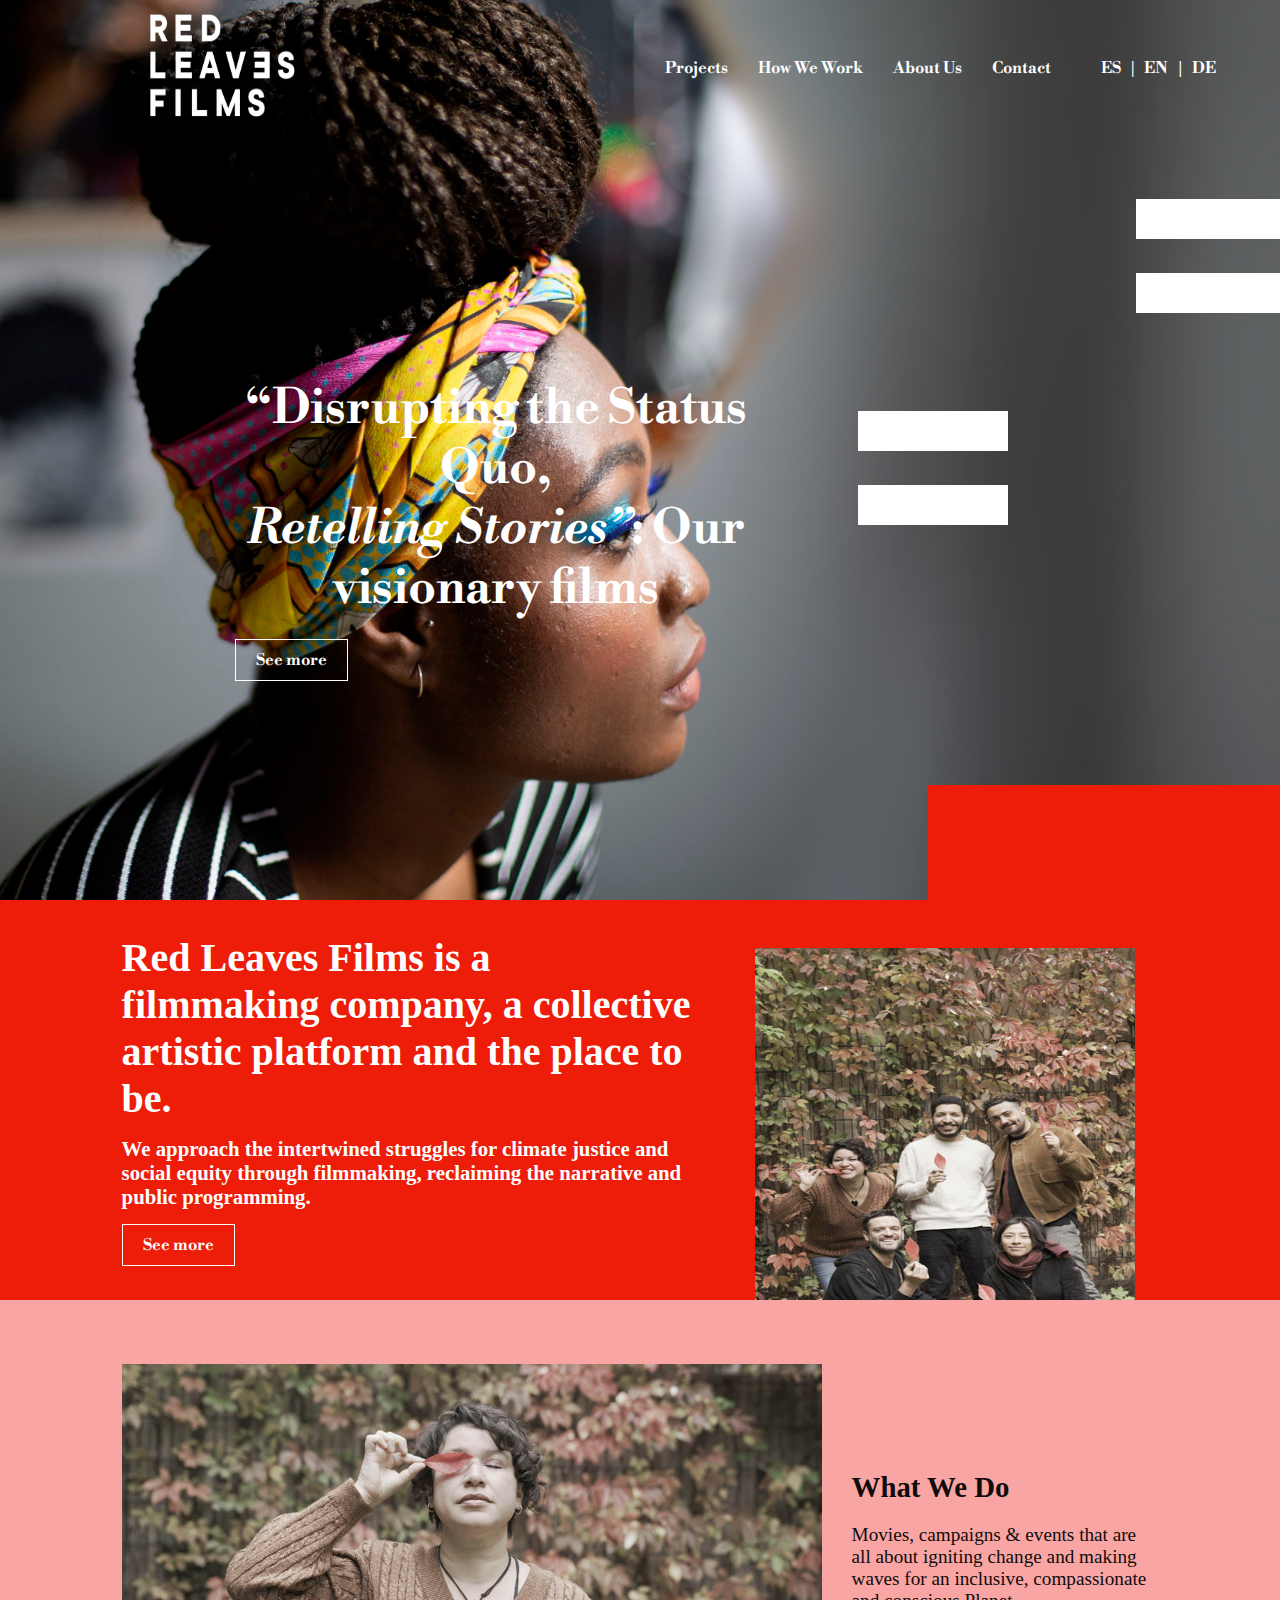
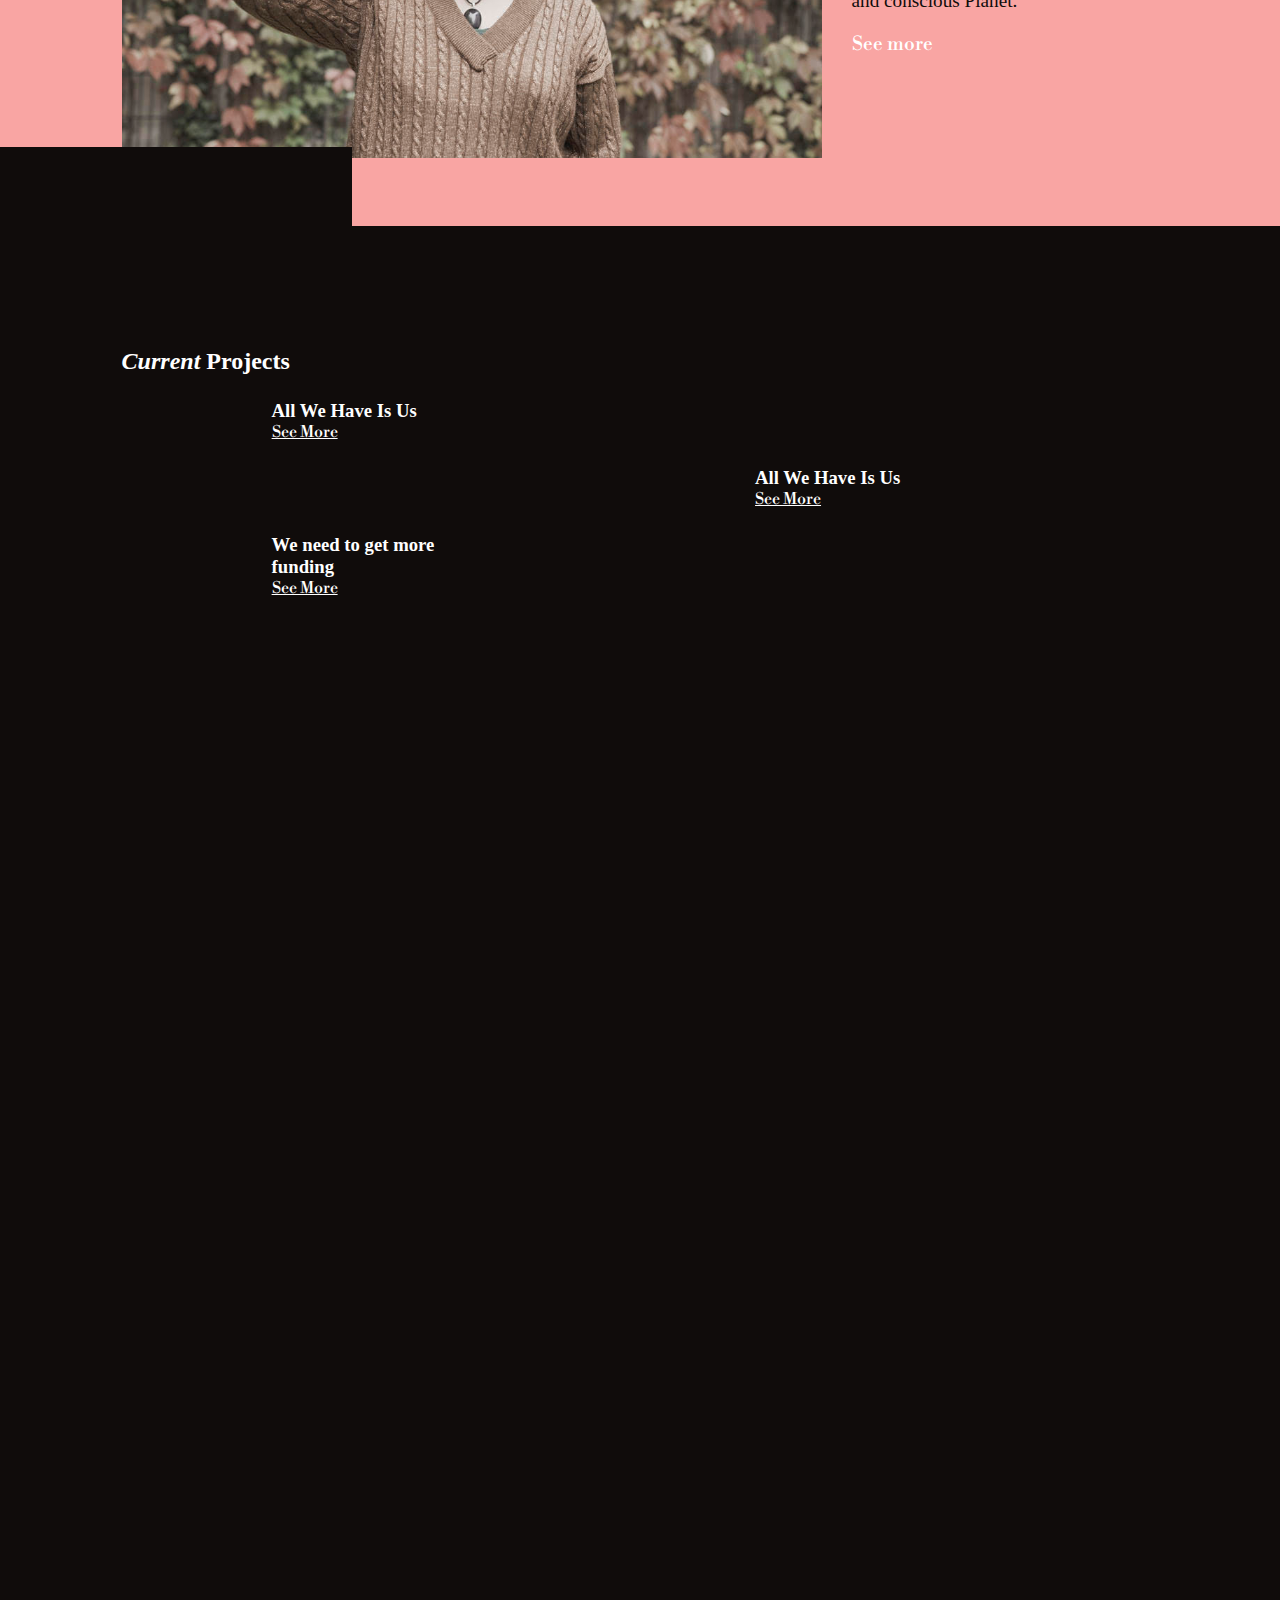
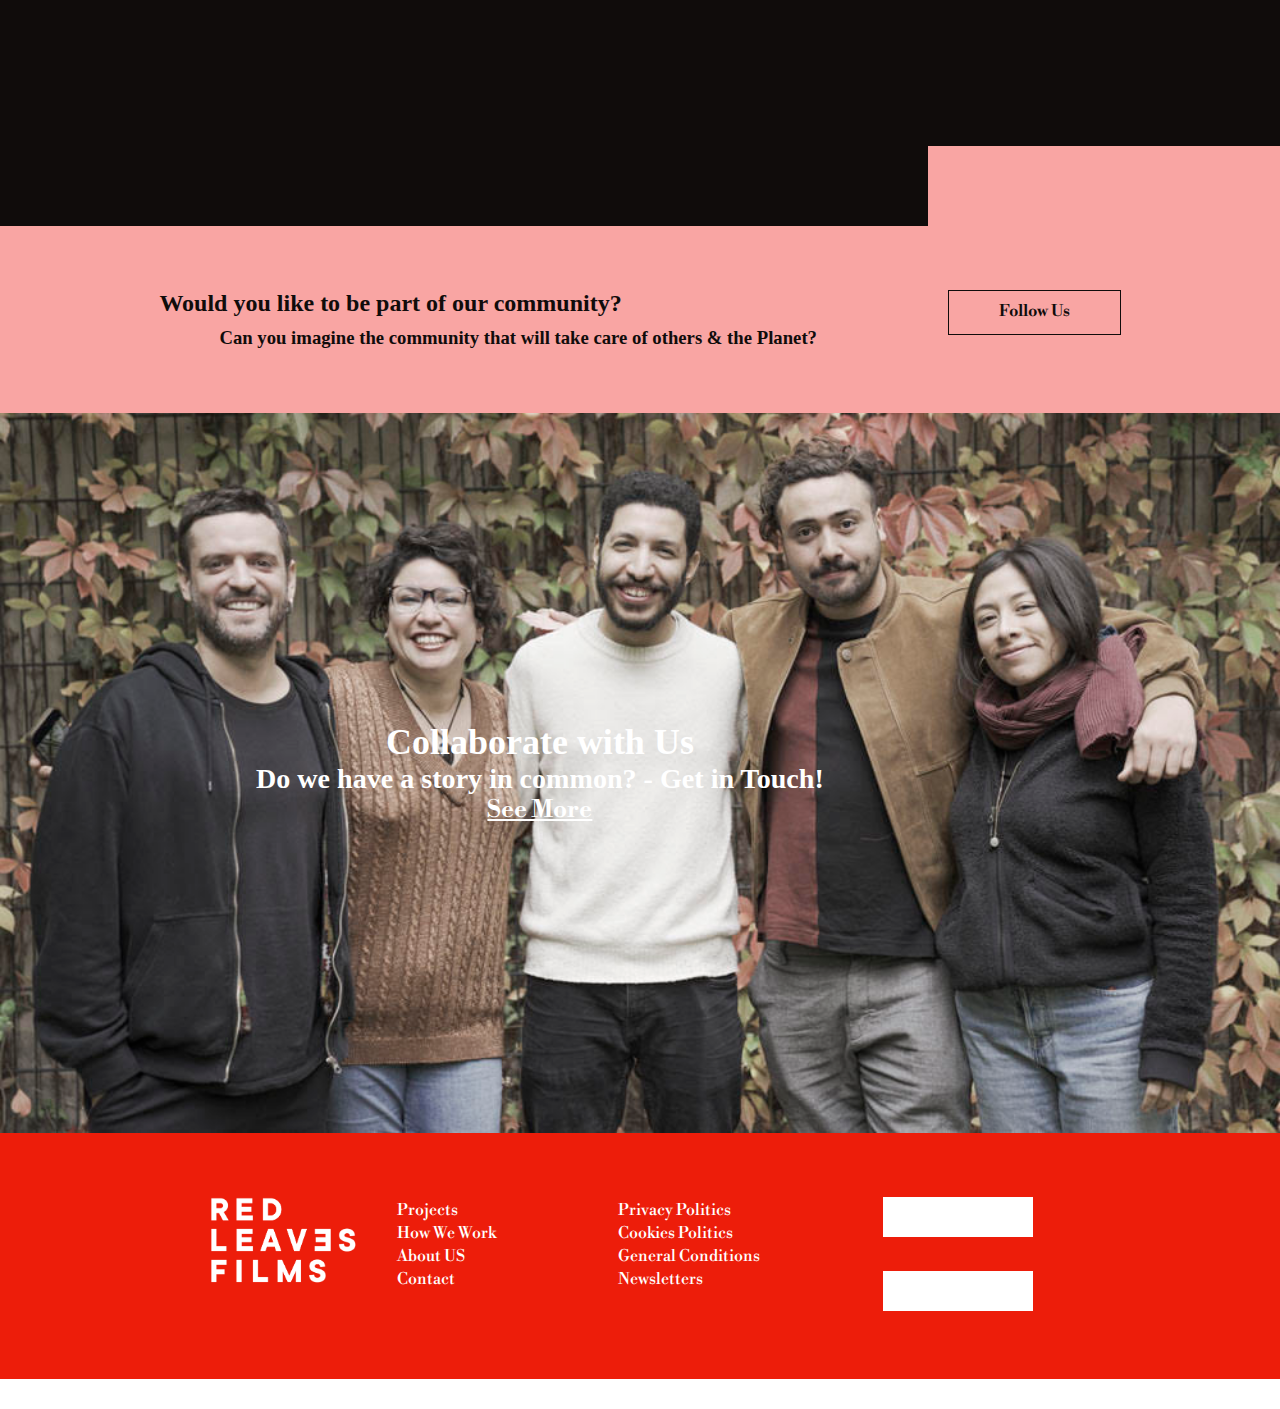
==== commit 120bcc65: "Add files via upload" ====
--- a/index.html
+++ b/index.html
@@ -4,171 +4,227 @@
     <meta charset="UTF-8">
     <meta name="viewport" content="width=device-width, initial-scale=1.0">
     <title>Red Leaves Films</title>
-    <link rel="icon" href="./ASSETS/Home/Section_2.png" type="image/png">
+    <link rel="icon" href="/Assets/home/RLFLOGOBCO.png" type="image/png">
     <link rel="stylesheet" href="style.css">
-    <link href="https://cdn.jsdelivr.net/npm/bootstrap@5.3.2/dist/css/bootstrap.min.css" rel="stylesheet" integrity="sha384-T3c6CoIi6uLrA9TneNEoa7RxnatzjcDSCmG1MXxSR1GAsXEV/Dwwykc2MPK8M2HN" crossorigin="anonymous">
-    
-    <script src="https://cdn.jsdelivr.net/npm/bootstrap@5.3.2/dist/js/bootstrap.bundle.min.js" integrity="sha384-C6RzsynM9kWDrMNeT87bh95OGNyZPhcTNXj1NW7RuBCsyN/o0jlpcV8Qyq46cDfL" crossorigin="anonymous"></script>
+    <link rel="stylesheet" href="https://cdnjs.cloudflare.com/ajax/libs/font-awesome/6.5.1/css/all.min.css" integrity="sha512-DTOQO9RWCH3ppGqcWaEA1BIZOC6xxalwEsw9c2QQeAIftl+Vegovlnee1c9QX4TctnWMn13TZye+giMm8e2LwA==" crossorigin="anonymous" referrerpolicy="no-referrer" />    
 </head>
 <body>
-        <div class="container">
-            <div id="header">
-                <header class="homeTop">
-                
-                    <nav>
+    <main class="main">
+        <header>
+            <a href="index.html" class="logo"><img class="logo" src="/Assets/home/RLFLOGOBCO.png" alt=""></a>
+            <div class="linksHeader">
                         
-                        <div class="navbar">
-                            
-                            <a href="#" id="logo"><img src="./Assets/Home/RED LEAVES FILMS-3.png" alt=""></a>
-                            <div class="links">
-                                <div class="menus">
-                                    <ul>
-                                        <li><a href="./SRC/Projects/projects.html">Projects</a></li>
-                                        <li><a href="./SRC/Howwedo/howwedo.html">How We Do</a></li>
-                                        <li><a href="./SRC/Whoweare/whoweare.html">Who We Are</a></li>
-                                        <li><a href="./SRC/Whoweare/whoweare.html">About Us</a></li>
-                                        <li><a href="./SRC/Contact/contact.html">Contact</a></li>
-                                    </ul>
-                                </div>
-                            
+                <ul class="menus">
+                    <li><a href="./SRC/projects/projects.html">Projects</a></li>
+                    <li><a href="./SRC/howWeWork/howWeWork.html">How We Work</a></li>
+                    <li><a href="./SRC/aboutUs/aboutUS.html">About Us</a></li>
+                    <li><a href="./SRC/contact/contact.html">Contact</a></li>
+                </ul>
+
+                <ul class="languages">
+                    <li><a href="index.html">ES</a></li>
+                    <span>|</span>
+                    <li><a href="index.html">EN</a></li>
+                    <span>|</span>
+                    <li><a href="index.html">DE</a></li>
+                </ul>
+            </div>
+        </header>
+
+        <section class="mainSection">
+
+            <div class="mainSectionBox">
+                <div class="title">
+                    <h1>“Disrupting the Status Quo,<br> <em>Retelling Stories”</em>: Our visionary films </h1>
+
+                    <a href="./SRC/whoWeAre/whoWeAre.html">See more</a>
+                </div>
     
-                                <div class="languages">
-                                    
-                                        <a href="#">ES</a>
-                                        <h5>|</h5>
-                                        <a href="#">EN</a>
-                                        <h5>|</h5>
-                                        <a href="#">DE</a>
-                                    
-                                </div>
-                            </div>
+                <div>
+                    <div class="equalFooter">
+                        <div>
+                            <img width="150px" height="40px" src="/Assets/Rects/Design sem nome.png" alt="">
                         </div>
-                    </nav>
-        
-                </header>
-        
-                <main>
-                    <div id="mainContent">
-                        <div id="titleHome">
-                            <h1>Disrupting The Status Quo, Retelling Stories: Our Visionary Films</h1>
-                            <a href="./SRC/Whoweare/whoweare.html"><button>See more</button></a>
-                        </div>
-                
-                        <div id="rightBoxes">
-                            <div>
-                                <span></span>
-                                <span></span>
-                            </div>
-            
-                            <div>
-                                <span></span>
-                                <span></span>
-                            </div>
+                        <div>
+                            <img width="150px" height="40px" src="/Assets/Rects/Design sem nome.png" alt="">
                         </div>
                     </div>
+        
+                </div>
+            </div>
+
+            <div class="equalFooter" id="equalFooterSticked">
+                <div>
+                    <img width="150px" height="40px" src="/Assets/Rects/Design sem nome.png" alt="">
+                </div>
+                <div>
+                    <img width="150px" height="40px" src="/Assets/Rects/Design sem nome.png" alt="">
+                </div>
+            </div>
+            <!-- 
+            <div class="equalSymbols">
+                <img id="firstSymbol" src="/Assets/Rects/rectDark.png" alt=""> 
+                <img id="secondSymbol" src="/Assets/Rects/Design sem nome.png" alt="">
+            </div>
+            -->
+            <div id="redRect"></div>
+        </section>
+
+    </main>
+
+    <section class="introSection">
+        <div class="introSectionBox">
+            <div class="introSectionTextBox">
+                <h2>
+                    Red Leaves Films is a filmmaking company, a collective artistic platform and the place to be.
+                </h2>
+                <h3>
+                    We approach the intertwined struggles for climate justice and social equity through filmmaking, 
+                    reclaiming the narrative and public programming.
+                </h3>
+                <a>See more</a>
+            </div>
+
+            <div class="introSectionImage">
+                <img id="introSectionImage" width="380px" height="500px" src="./Assets/home/mainteamvert.jpg" alt="">
+            </div>
+        </div>
+
+    </section>
+
+    <section class="whatWeDoSection">
+        <div class="whatWeDoSectionBox">
+            <div class="whatWeDoSectionImage">
+                <img src="/Assets/aboutUs/jessyandtheleaf.jpg" width="700px" height="auto" alt="">
+            </div>
+            <div class="whatWeDoSectionTexts">
+                <h2>What We Do</h2>
+                <p>
+                    Movies, campaigns & events that are all about igniting change and making waves for an inclusive, compassionate and conscious Planet. 
+                </p>
+                <a href="./SRC/ourStory/ourStory.html">See more</a>
+            </div>
+        </div>
+
+        <div id="darkRect"></div>
+        <img  class="circleText" src="" alt="">
+    </section>
+
+    <section class="currentProjectsSection">
+
+        <div class="movies">
+            <div class="currentProjectsSectionTitle">
+                <h2><em>Current</em> Projects</h2>
+            </div>
+            <div class="moviesBoxes" id="firstProject">
+                
+                <div class="projectTexts">
+                    <h3>All We Have Is Us</h3>
+                    <a class="projectLinks">See More</a>
+                </div>
+                <div class="moviesBoxesImages">
+                    <img src="/Assets/projects/thewomanandthelake.png" alt="">
+
+                </div>
+            </div>
+
+             <div class="moviesBoxes" id="secondProject">
+                
+                <div class="projectTexts" id="secondProjectText">
+                    <h3>All We Have Is Us</h3>
+                    <a class="projectLinks">See More</a>
+                </div>
+                <div class="moviesBoxesImages">
+                    <img src="/Assets/projects/road2.png" alt="">
+
+                </div>
+
+            </div>
+
+             <div class="moviesBoxes" id="thirdProject">
+                
+                <div class="projectTexts" >
+                    <h3>We need to get more funding</h3>
+                    <a class="projectLinks">See More</a>
+                </div>
+                <div class="moviesBoxesImages">
+                    <img src="/Assets/projects/weneedtogetmorefunding.png" alt="">
+                </div>
+            </div>
+        </div>
+        <div id="pinkRect"></div>
+
+    </section>
+
+    <section class="followUsSection">
+        <div>
+            <h2>Would you like to be part of our community?</h2>
+            <h3 id="followUsSectionText">Can you imagine the community that will take care of others & the Planet?</h3>
+        </div>
+        <a>Follow Us</a>
+    </section>
+
+    <section class="workWithUsSection">
+        <div class="workWithUsSectionTexts">
+            <h2>Collaborate with Us</h2>
+            <h3>Do we have a story in common? -  Get in Touch!</h3>
+            <a class="projectLinks" href="/SRC/contact/contact.html">See More</a>
+        </div>
+
+         <img  class="circleText" src="" alt="">
+
+    </section>
+
+    <footer>
+        <section class="footerSection">
+
+            <a href="/index.html" class="logo"><img class="logo" src="/Assets/home/RLFLOGOBCO.png" alt=""></a>
+
+            <div class="footerSectionLinksSocialBox">
+                <ul class="footerSectionLinksSocialBoxLinks">
+                    <li><a>Projects</a></li>
+                    <li><a>How We Work</a></li>
+                    <li><a>About US</a></li>
+                    <li><a>Contact</a></li>
+                </ul>
+
+                <div class="footerSectionLinksSocialBoxSocialMedias">
+
+                    <a href=""><i class="fa-brands fa-instagram icon"></i></a>
+                    <a href=""><i class="fa-brands fa-linkedin-in icon"></i></a>
+                    <a href=""><i class="fa-brands fa-vimeo-v icon"></i></a>
                     
-                    <div class="bottomRetangle"></div>
+                </div>
+
+            </div>
+    
+
+            <div class="footerSectionLinksSocialBoxPolitcs">
+                <ul>
+                    <li><a>Privacy Politics</a></li>
+                    <li><a>Cookies Politics</a></li>
+                    <li><a>General Conditions</a></li>
+                    <li><a>Newsletters</a></li>
+                </ul>
+            </div>
+
+            <div class="equalFooter">
+                <div>
+                    <img width="150px" height="40px" src="/Assets/Rects/Design sem nome.png" alt="">
+                </div>
+                <div>
+                    <img width="150px" height="40px" src="/Assets/Rects/Design sem nome.png" alt="">
+                </div>
+            </div>
+
+            <div id="darkRect"></div>
+
+        </section>
+    
         
-                </main>
-        
-            </div>
-            <section id="firstSection">
-                <div class="flexColumn">
-                    <h2>Red Leaves Films is a filmmaking company, a collective plattform and the place to be.</h2>
-                    <p>We approach the intertwined struggles for climate justice and social equity through filmmaking, reclaiming the narrative and public programming.</p>
-                    <a href="whoweare.html"><button>See more</button></a>
-                </div>
-                <div class="flexColumn">
-                    <img src="./Assets/Home/mainteamvert.jpg" alt="">
-                </div>
-            </section>
-
-            <section id="secondSection">
-                <div>
-                    <img src="./Assets/WhoWeAre/jessyandtheleaf.jpg" alt="">
-                </div>
-                <div class="flexColumn">
-                    <h1>What We Do</h1>
-                    <h2>Movies, campaigns & events that are all about ignitting change and making waves for an inclusive, compassionate and conscious Planet.</h2>
-                    <a href="whatwedo.html"><button>See more</button></a>
-                </div>
-            </section>
-    
-            <section id="thirdSection" class="flexColumn">
-                <h2>Current Projects</h2>
-                <div class="currentProjects">
-                    <img src="./Assets/Projects/thewomanandthelake.png" alt="">
-                    <div class="posterMovie">
-                        <h3>All We Have Is US</h3>
-                        <a href="">See More</a>
-                    </div>
-                </div>
-                <div class="currentProjects" id="secondProject">
-                    <img src="./Assets/Projects/road2.png" alt="">
-                    <div class="posterMovie">
-                        <h3>Formando Rutas</h3>
-                        <a href="">See More</a>
-                    </div>
-                </div>
-                <div class="currentProjects">
-                    <img src="./Assets/Projects/weneedtogetmorefunding.png" alt="">
-                    <div class="posterMovie">
-                        <h3>We Need To Get More Funding</h3>
-                        <a href="">See More</a>
-                    </div>
-                </div>
-            </section>
-    
-            <section id="forthSection">
-                <div>
-                    <h2>Would you like to be part of our community?</h2>
-                    <p>Can you imagine the community that will take care of others & the Planet?</p>
-                </div>
-    
-                <a href="#"><button>Follow Us</button></a>
-            </section>
-    
-            <section id="fifthSection">
-                <div>
-                    <h2>Colaborate with us</h2>
-                    <p>Do we have a story in common? Get in Touch</p>
-                    <a href="#"><button>See more</button></a>
-                </div>
-            </section>
-    
-            <footer>
-                <div class="footer">
-                    <a href="#" id="logoFooter"><img src="./Assets/Home/RED LEAVES FILMS-3.png" alt=""></a>
-                    <div class="linksFooter">
-                        <ul>
-                            <li><a href="projects.html">Projects</a></li>
-                            <li><a href="howwedo.html">How We Work</a></li>
-                            <li><a href="whoweare.html">Who We Are</a></li>
-                            <li><a href="contact.html">Contact</a></li>
-                        </ul>
-                        <div class="iconsFooter">
-                            <i><a href="#">T</a></i>
-                            <i><a href="#">Y</a></i>
-                            <i><a href="#">I</a></i>
-                        </div>
-                    </div>
-                    
-                    <div class="terms">
-                        <a href="">Privacy Policy</a>
-                        <a href="">Cookies Policy</a>
-                        <a href="">General Conditions</a>
-                        <a href="">Newsletters</a>
-                    </div>
-        
-                    <p>=</p>    
-                </div>
-                <div></div>
-                <br>
-    
-            </footer>
-    
-    
-    
-        </div>
+    </footer>
+    <div class="footerHr"></div>
+
 </body>
-</html>+</html>
+
--- a/style.css
+++ b/style.css
@@ -1,12 +1,26 @@
+@import url('https://fonts.googleapis.com/css2?family=Libre+Bodoni:ital,wght@0,400..700;1,400..700&family=Plus+Jakarta+Sans:ital,wght@0,200..800;1,200..800&display=swap');
+
+
 *{
     list-style: none;
     text-decoration: none;
-    border: solid;
+    margin: 0;
+    padding: 0;
     box-sizing: border-box;
-
-}
-
-/* Colors */
+    cursor: pointer;
+
+
+}
+
+
+a, h1{
+
+    color: var(--clr--white);
+    text-decoration: none;
+    font-family: "Libre Bodoni", serif;
+    cursor: pointer;
+
+}
 
 :root{
     --clr--dark: #100c0b;
@@ -15,309 +29,984 @@
     --clr--white: #ffffff;
 }
 
-section img{
-    width: 300px;
-    height: 200px;
-}
-
-
-/** CSS Home **/
-
-#header{
-    border-color: rgb(22, 189, 80);
-    width: 100%;
+.icon{
+    color: var(--clr--white);
+    font-size: 20px;
+}
+
+.footerHr{
+    width: 100%;
+    height: 30px;
+}
+
+/* MAIN SECTION */
+
+/* Starts Background Images Mains */
+
+.main{
     background-image: url(./Assets/Home/Img_home.jpg);
     background-repeat: no-repeat;
     background-position: center;
     background-size: cover;
-    width: 100%;
+    width: 100vw;
     height: 100vh;
 }
 
-.homeTop{
-    display: flex;
-}
-
-nav{
-    width: 100%;
-}
-
-header nav{
-    padding: 40px;
-}
-
-
-header li{
-    list-style: none;
-    display: inline-block;   
-    padding: 0 20px;
-}
-
-nav li a{
-    text-decoration: none;
-    transition: all 0.5s ease 0s;
-    color: black;
-}
-
-.links{
-    display: flex;
-    justify-content: flex-end;
-    width: 70%;
-}
-
-
-.languages{
-    display: flex;
-    justify-content: flex-end;
-    align-items: right;
-    width: 20%;
-
-}
-
-.languages h5{
-    width: 10%;
-    text-align: center;
-}
-
-/* CSS MAIN */
-
-main{
-    width: 100%;
-    border-color: aqua;
-}
-
-.mainContent{
-    display: flex;
-    flex-direction: row;
-    align-items: center;
-
-}
-
-.blueColor{
-    border-color: aqua;
-}
-
-#titleHome{
-    width: 60%;
-    padding: 5%;
-    margin: 5%;
-}
-
-#rightBoxes{
-    position: absolute;
-    width: 30%;
-    top: 300px;
-    right: 10px;
-    height: 50%;
-}
-
-button{
-    width: 20%;
-    height: 15%;
-    border: var(--clr--white);
-    color: var(--clr--white);
-}
-
-
-/* CSS PROJECTS */
-
-.home{
-    background-image: url(./Assets/Projects/opacasinthehills.pgn);
+#projects{
+    background-image: url(/Assets/projects/opacasinthehills.pgn);
     background-repeat: no-repeat;
     background-position: center;
     background-size: cover;
-    width: 100%;
-    height: auto;
-
-}
-
-
-
-
-
-
-
-
-
-
-
-
-
-
-
-
-
-
-
-Border Colors 
-
-header nav ul{
-    border-color: greenyellow;
-}
-
-main{
-    border-color: aqua;
-}
-
-#tittleHome{
-    border-color: aquamarine;
-}
-
-#rightBoxes{
-    border-color: blueviolet;
-}
-
-h1{
-    border-color: yellow;
-}
-
-h2{
-    border-color: orange;
-}
-
-h3{
-    border-color: aquamarine;
-}
-
-p{
-    border-color: white;
-}
-
-ul{
-    border-color: chartreuse;
-}
-
-li{
-    border-color: cornflowerblue;
-}
-
-a{
-    border-color: brown;
-    color: white;
-}
-
-img{
-    border-color: darksalmon;
-}
-
-
-/* Sections */
-
-#firstSection{
-    background-color: var(--clr--red);
-    height: 350px;
-    display: flex;
-    flex-direction: row;
-}
-
-.flexColumn{
-    display: flex;
-    flex-direction: column;
-}
-
-#secondSection{
-    background-color: var(--clr--pink);
-    display: flex;
-    flex-direction: row;
-    height: 350px;
-
-}
-
-#thirdSection{
-    height: 1400px;
-    background-color: var(--clr--dark);
-    display: flex;
-    flex-direction: column;
-    justify-content: space-around;
-    padding: 40px;
-    color: var(--clr--white);
-}
-
-#secondProject{
-    display: flex;
-    flex-direction: row-reverse;
-}
-.posterMovie{
-    display: flex;
-    flex-direction: column;
-    padding: 50px;
-}
-
-.currentProjects{
-    display: flex;
-    
-}
-#thirdSection img{
-    width: 60%;
-    height: auto;
-}
-
-#forthSection{
-    display: flex;
-    padding: 40px;
-    background-color: var(--clr--pink);
-    
-}
-
-#forthSection button{
-    padding: 15px;
-    width: 100px;
-    align-items: center;
-    margin: 20%;
-    
-}
-
-#fifthSection{
-    width: 100%;
-    padding: 150px;
-    background-image: url(./Assets/WhoWeAre/teamhorizon.jpg);
+    width: 100vw;
+    height: 100vh;
+}
+
+#howWeWork{
+    background-image: url(/Assets/howWeWork/Still\ D07___.jpg);
     background-repeat: no-repeat;
     background-position: center;
     background-size: cover;
-
+    width: 100vw;
+    height: 100vh;
+}
+
+#contact{
+    background-image: url(/Assets/contact/Still\ P08___.jpg);
+    background-repeat: no-repeat;
+    background-position: center;
+    background-size: cover;
+    width: 100vw;
+    height: 100vh;
+}
+
+#aboutUs{
+    background-image: url(/Assets/whoWeAre/meeting.jpg);
+    background-repeat: no-repeat;
+    background-position: center;
+    background-size: cover;
+    width: 100vw;
+    height: 100vh;
+}
+
+#whoWeAre{
+    background-image: url(/Assets/howWeWork/S11.\ All\ we\ have\ is\ us._1.12.1___.jpg);
+    background-repeat: no-repeat;
+    background-position: center;
+    background-size: cover;
+    width: 100vw;
+    height: 100vh;
+}
+
+#ourStory{
+    background-image: url(/Assets/ourStory/DSC00279.JPG);
+    background-repeat: no-repeat;
+    background-position: center;
+    background-size: cover;
+    width: 100vw;
+    height: 100vh;
+}
+
+
+
+/* Ends Background Images Mains */
+
+/* Starts Rest of Main Section */
+
+
+.main header{
+    width: 100%;
+    display: flex;
+    justify-content: space-between;
+    align-items: center;
+    padding: 1% 5%;
+    height: 15%;
+}
+
+.main .logo, footer .logo{
+    height: 100%;
+}
+
+.main .logo img, footer .logo img{
+    width: 100%;
+    height: 100%;
+    margin-left: 83px;
+}
+
+.main .linksHeader{
+    display: flex;
+    gap: 50px;
+    width: 75%;
+    justify-content: flex-end;
+}
+
+.main .linksHeader a{
+    color: white;
+    font-weight: bold;
+    text-decoration: none;
+}
+
+
+.main .navbar ul, .main .languages{
+    display: flex;
+    align-items: center;
+    justify-content: space-between;
+    gap: 15px;
+    font-size: 1rem;
+}
+
+.main .languages{
+    gap: 10px !important;
+    color: white;
+    font-weight: bold;
+}
+
+.main .languages {
+    display: flex;
+    justify-content: space-between;
+}
+
+.main .menus{
+    display: flex;
+    justify-content: space-between;
+    gap: 30px !important;
+
+}
+
+
+
+.mainSection{
+width: 100%;
+height: 85%;
+display: flex;
+padding: 5%;
+justify-content: space-between;
+position: relative;
+}
+
+
+.mainSectionBox{
+    width: 100%;
+    height: 85%;
+    display: flex;
+    padding: 5%;
+    justify-content: space-between;
+    position: relative;
+    align-items: center;
+}
+
+#equalFooterSticked{
+    transform: translateX(70px);
+}
+
+.mainSection .title{
+width: 75%;
+height: 80%;
+display: flex;
+flex-direction: column;
+align-items: flex-start;
+}
+
+.mainSection .title h1{
+
+text-align: center;
+font-size: 3rem;
+margin-top: 80px;
+margin-bottom: 20px;
+margin-left: 83px;
+color: white;
+}
+
+.logo{
+    width: 150px;
+    height: 150;
+}
+
+.mainSection .title a{
+    text-align: left;
+    font-size: 1rem;
+    border: 1px solid white;
+    color: white;
+    padding: 10px 20px;
+    margin-left: 17%;
+    font-weight: bold;
+    text-decoration: none;
+}
+
+/* Rects */
+
+.main .mainSection #redRect{
+    position: absolute;
+    bottom: 0;
+    right: 0;
+    background-color: var(--clr--red);
+    width: 27.5%;
+    height: 15%;
+}
+
+
+
+/* Intro Section */
+
+.introSection{
+    background-color: var(--clr--red);
+    width: 100vw;
+    height: 400px;
+    display: flex;
+    justify-content: space-between;
+    position: relative;
+    padding: 5%;
+    color: var(--clr--white);
+}
+
+.introSection .introSectionBox{
+    width: 100%;
+    display: flex;
+    flex-direction: flex;
+    justify-content: space-evenly;
+    align-items: center;
+}
+
+
+.introSection .introSectionBox .introSectionTextBox{
+    width: 60%;
+    display: flex;
+    flex-direction: column;
+    justify-content: space-between;
+    align-items: flex-start;
+    padding: 5%;
+    gap: 15px;
+}
+
+
+.introSection .introSectionBox .introSectionImage{
+    width: 40%;
+    transform: translateY(100px);
+}
+
+.introSection .introSectionTextBox h2{
+    font-size: 2.5rem;
+}
+
+.introSection .introSectionTextBox h3{
+    font-size: 1.3rem;
+}
+
+.introSection .introSectionTextBox a{
+    text-align: left;
+    font-size: 1rem;
+    border: 1px solid white;
+    color: white;
+    padding: 10px 20px;
+    font-weight: bold;
+    text-decoration: none;
+}
+
+
+/* Projects Section */
+
+.introSectionProjectsBox{
+   background-color: var(--clr--dark);
+   color: var(--clr--white);
+   display: flex;
+   flex-direction: row;
+   justify-content: space-between;
+   padding: 7%;
+}
+
+.introSectionProjects .introSectionProjectsTextBox{
+    width: 50%;
+    padding: 3%;
+ }
+
+ .introSectionProjects .introSectionProjectsImage{
+    width: 50%;
+    padding: 3%;
+ }
+
+ .introSectionProjects .introSectionProjectsImage #introSectionProjectsImage{ 
+    width: 100%;
+    height: 90%;
+ }
+
+ .divLine{
+    width: 80%;
+    align-items: center;
+}
+
+ .introSectionProjectsLine{
+    width: 60%;
+    height: 2px;
+    color: var(--clr--white);
+}
+
+
+.main .mainSection #darkRect{
+    position: absolute;
+    bottom: 0;
+    right: 0;
+    background-color: var(--clr--dark);
+    width: 27.5%;
+    height: 15%;
+}
+
+/* What We Do Section - HOW WE WORK */
+
+.whatWeDoSection{
+    background-color: var(--clr--pink);
+    width: 100vw;
+    height: auto;
+    display: flex;
+    justify-content: space-between;
+    position: relative;
+    padding: 5%;
+    color: var(--clr--dark);
+}
+
+.secondSectionOurApproach #redRect{
+    position: absolute;
+    bottom: 0;
+    left: 0;
+    background-color: var(--clr--red);
+    width: 27.5%;
+    height: 15%;
+}
+
+.whatWeDoSectionBox{
+    display: flex;
+    align-items: center;
+    width: 90%;
+    margin-left: 5%;
+    gap: 30px;
+}
+
+.whatWeDoSectionTexts{
+    color: var(--clr--dark);
+    display: flex;
+    flex-direction: column;
+    font-size: 1.2rem;
+    gap: 20px;
+}
+
+
+
+.whatWeDoSection #darkRect{
+    position: absolute;
+    bottom: 0;
+    left: 0;
+    background-color: var(--clr--dark);
+    width: 27.5%;
+    height: 15%;
+}
+
+.introSectionOurApproachTextBox{
+    background-color: var(--clr--red);
+    color: var(--clr--white);
+    display: flex;
+    flex-direction: row;
+    justify-content: space-between;
+    padding: 5%;
+    align-items: center;
+    width: 100%;
+    height: 50vh;
+ }
+
+ .introSectionOurApproachText{
+    background-color: var(--clr--red);
+    color: var(--clr--white);
+    display: flex;
+    flex-direction: row;
+    justify-content: space-between;
+    padding: 7%;
+    align-items: center;
+ }
+
+ .introSectionOurApproachText h2{
+   font-size: 1.5rem;
+ }
+
+.secondSectionOurApproach{
+    background-color: var(--clr--dark);
+    width: 100%;
+    height: auto;
+    display: flex;
+    flex-direction: column;
+}
+
+ .secondSectionOurApproachBox{
+    background-color: var(--clr--dark);
+    width: 100%;
+    height: auto;
+    display: flex;
+    justify-content: flex-end;
+    color: var(--clr--white);
+    align-items: center;
+}
+
+.secondSectionOurAppreachBoxText{
+    transform: translateX(250px);
+} 
+.secondSectionOurApproachBoxImage img{
+    width: 100%;
+    height: auto;
     
-}
-
-
-
-
-
-
-
-
-
-
+} 
+
+.secondSectionOurApproachBox h1{
+    font-size: 3rem;
+    color: var(--clr--white);
+    font-weight: bolder;
+}
+
+.thirdSectionOurApproachBox h1{
+    font-size: 3rem;
+    color: var(--clr--white);
+    font-weight: bolder;
+}
+
+.thirdSectionOurAppreach{
+    
+    background-color: var(--clr--red);
+}
+
+.thirdSectionOurAppreachBox{
+    display: flex;
+    flex-direction: row-reverse;
+    background-color: var(--clr--red);
+    color: var(--clr--white);
+    align-items: center;
+}
+
+.thirdSectionOurAppreachBoxText{
+    transform: translateX(-250px)
+} 
+
+.thirdSectionOurApproachBoxImage img{
+    width: 100%;
+    height: auto;
+    
+} 
+
+.thirdSectionOurApproachBox h1{
+    font-size: 3rem;
+    color: var(--clr--white);
+    font-weight: bolder;
+}
+
+
+.forthSectionOurApproach{
+    background-color: var(--clr--dark);
+    width: 100%;
+    height: auto;
+    display: flex;
+    flex-direction: column;
+}
+
+ .forthSectionOurApproachBox{
+    background-color: var(--clr--dark);
+    width: 100%;
+    height: auto;
+    display: flex;
+    justify-content: flex-end;
+    color: var(--clr--white);
+    align-items: center;
+}
+
+.forthSectionOurAppreachBoxText{
+    transform: translateX(250px);
+} 
+.forthSectionOurApproachBoxImage img{
+    width: 100%;
+    height: auto;
+    
+} 
+
+.forthSectionOurApproachBox h1{
+    font-size: 3rem;
+    color: var(--clr--white);
+    font-weight: bolder;
+}
+/* Current Projects Section */
+
+.currentProjectsSection{
+    background-color: var(--clr--dark);
+    width: 100vw;
+    height: 1600px;
+    display: flex;
+    justify-content: space-between;
+    position: relative;
+    padding: 5%;
+    color: var(--clr--white);
+}
+
+.currentProjectsSectionTitle{
+    width: 100%;
+}
+
+.currentProjectsSection .movies{
+    display: flex;
+    flex-direction: column;
+    color: var(--clr--white);
+    width: 100%;
+    padding: 5%;
+    gap: 25px;
+}
+
+.currentProjectsSection .movies .moviesBoxes{
+    display: flex;
+    flex-direction: flex;
+    align-items: center;
+    gap: 20px;
+    width: 100%;
+}
+
+.moviesBoxes .moviesBoxesImages{
+    width: 80%;
+}
+
+.moviesBoxes .projectTexts{
+    width: 20%;
+    transform: translateX(150px);
+}
+
+#secondProjectText{
+    transform: translateX(-200px);
+}
+
+.moviesBoxes .projectTexts a{
+    text-decoration: underline;
+}
+
+#secondProject{
+    flex-direction: row-reverse;
+}
+
+
+.currentProjectsSection img{
+    width: 85%;
+    height: auto;
+}
+
+
+.currentProjectsSection #pinkRect{
+    position: absolute;
+    bottom: 0;
+    right: 0;
+    background-color: var(--clr--pink);
+    width: 27.5%;
+    height: 5%;
+}
+/* Follow Us Section */
+
+.followUsSection{
+    background-color: var(--clr--pink);
+    width: 100vw;
+    height: auto;
+    display: flex;
+    justify-content: space-around;
+    position: relative;
+    padding: 5%;
+    color: var(--clr--dark);
+}
+
+#followUsSectionText{
+    transform: translateX(60px);
+    margin-top: 10px;
+}
+
+.followUsSection a{
+    border: 1px solid var(--clr--dark);
+    color: var(--clr--dark);
+    text-decoration: none;
+    padding: 10px 20px;
+    width: 15%;
+    height: 45px;
+    text-align: center;
+    font-weight: bold;
+
+}
+
+
+
+/* Work With Us Section */
+
+.workWithUsSection{
+    background-image: url(/Assets/whoWeAre/teamhorizon.jpg);
+    background-repeat: no-repeat;
+    background-position: center;
+    background-size: cover;
+    width: 100vw;
+    height: 80vh;
+    display: flex;
+    flex-direction: flex;
+    align-items: center;
+}
+
+.workWithUsSection .workWithUsSectionTexts{
+    margin-left: 20%;
+    font-size: 1.5rem;
+    color: var(--clr--white);
+    font-weight: bolder;
+    text-align: center;
+}
+
+.workWithUsSection .workWithUsSectionTexts a{
+    text-decoration: underline;
+}
 
 /* Footer */
 
-footer{
-    width: 100%;
-    padding: 50px;
+
+.footerSection{
     background-color: var(--clr--red);
-
-}
-
-.footer{
     display: flex;
     justify-content: space-around;
-}
-
-#logoFooter{
-    align-self: center;
-}
-.linksFooter ul{
-    justify-content: center;
-}
-.iconsFooter{
-    display: flex;
+    width: 100vw;
+    height: auto;
+    padding: 5%;
+    color: var(--clr--white);
+}
+
+.footerSectionLinksSocialBoxLinks li{
+    margin-top: 3px;
+}
+
+.footerSectionLinksSocialBoxPolitcs li{
+    margin-top: 3px;
+}
+
+.footerSection .footerSectionLinksSocialBox .footerSectionLinksSocialBoxSocialMedias{
+    display: flex;
+    justify-content: space-between;
+    margin-top: 5px;
+}
+
+.equalFooter{
+    display: flex;
+    flex-direction: column;
+    gap: 30px;
+}
+
+.footerSection #whiteRect{
+    position: absolute;
+    bottom: 0;
+    right: 0;
+    background-color: var(--clr--pink);
+    width: 27.5%;
+    height: 15%;
+}
+
+/* About Us Section */
+
+.equalSymbols{
+    display: flex;
+    flex-direction: column;
+    gap: 60px;
+}
+
+.introSectionBoxAboutUs{
+    background-color: var(--clr--red);
+    color: var(--clr--white);
+    display: flex;
+    flex-direction: row;
+    justify-content: space-between;
+    padding: 7%;
+    align-items: center;
+ }
+ 
+ .introSectionBoxAboutUs .introSectionBoxAboutUsTexts{
+     width: 80%;
+     padding: 3%;
+  }
+ 
+.introSectionBoxAboutUs .equalFooter{
+    width: 20%;
+    padding: 3%;
+}
+ 
+
+.boxSection{
+    background-color: var(--clr--pink);
+    color: var(--clr--white);
+    display: flex;
+    flex-direction: row;
+    justify-content: space-between;
+    padding: 7%;
+    align-items: center;
+ }
+
+ .boxSection .boxSectionImage{
+    width: 40%;
+}
+
+ .boxSection .boxSectionTexts{
+    width: 60%;
+    padding: 4%;
+    color: var(--clr--dark);
+    display: flex;
+    flex-direction: column;
+    gap: 10px;
+}
+
+.boxSection .boxSectionTexts h2{
+    font-size: 1.8rem;
+}
+
+.boxSection .boxSectionTexts h3{
+    font-size: 1.4rem;
+}
+
+.boxSectionTextsButtons {
+    display: flex;
+    gap: 30px;
+}
+
+.boxSectionTextsButtons a{
+    border: 1px solid var(--clr--dark);
+    color: var(--clr--dark);
+    padding: 15px 30px;
+    text-align: center;
+}
+
+
+.valuesSection{
+    background-color: var(--clr--dark);
+    color: var(--clr--white);
+    display: flex;
+    flex-direction: column;
+    justify-content: space-between;
+    align-items: center;
+    width: 100%;
+ }
+
+ .valuesSection .valuesSectionTexts{
+    display: flex;
+    flex-direction: column;
+    text-align: center;
+    width: 65%;
+    gap: 10px;
+    margin-top: 60px;
+
+ }
+
+ .valuesSection .valuesSectionBox{
+    color: var(--clr--white);
+    display: flex;
+    flex-direction: column;
     justify-content: space-around;
-}
-.terms{
-    display: flex;
-    flex-direction: column;
-    justify-content: center;
-    align-items: center;
-    gap: 5px;
-
-}
-
+    gap: 100px;
+    width: 100%;
+    margin-top: 60px;
+
+ }
+
+ .valuesSection .valuesSectionBox .valuesSectionBoxes{
+    display: flex;
+    flex-direction: row;
+    justify-content: flex-end;
+    width: 100%;
+
+ }
+
+ 
+ #secondBoxAboutUs{
+    flex-direction: row-reverse;
+ }
+
+
+ .valuesSectionBoxesTexts{
+    padding: 5%;
+ }
+
+
+ .valuesSectionBoxesImage img{
+    width: 100%;
+    height: auto;
+ }
+
+
+
+ /* About Us Team */
+
+
+ .ourTeamBigBox{
+    display: flex;
+    flex-direction: column;
+    padding: 7%;
+    gap: 80px;
+}
+
+ .ourTeamSmallBoxes{
+    display: flex;
+    flex-direction: row;
+    justify-content: space-between;
+    gap: 30px;
+
+
+ }
+
+ .ourTeamPictureAndDescriptionBox{
+    display: flex;
+    flex-direction: column;
+    width: 100%;
+    gap: 40px;
+ }
+
+ .ourTeamPictureAndDescriptionBoxTexts h2{
+    font-size: 1.rem;
+    color: var(--clr--dark);
+ }
+
+ .ourTeamPictureAndDescriptionBoxTexts p{
+    font-size: 1.2rem;
+    color: var(--clr--dark);
+ }
+
+
+ #hosamBox{
+    width: 50%;
+    background-color: var(--clr--white);
+    color: var(--clr--white);
+ }
+
+
+
+ 
+ /*
+
+.ourTeamTitle{
+    transform: translateX(-640px);
+} 
+
+*/
+
+
+
+/* OUR STIORY */
+
+#linkOurStory{
+    text-decoration: underline;
+    border: none;
+    transform: translateX(-100px);
+}
+
+.boxSectionOurStoryFirstText{
+    padding-top: 60px;
+    padding-right: 60px;
+    padding-bottom: 90px;
+    background-color: var(--clr--dark);
+    right: 0;
+    display: flex;
+    justify-content: space-between;
+    align-items: center;
+}
+.boxSectionOurStoryFirstText img{
+    width: 60%;
+    
+}
+.boxSectionOurStoryFirstText h2{
+    color: var(--clr--white);
+    font-family: 'Lucida Sans', 'Lucida Sans Regular', 'Lucida Grande', 'Lucida Sans Unicode', Geneva, Verdana, sans-serif;
+    padding: 3%;
+    width: 40%;
+    font-size: 1.5rem;
+}
+
+.boxSectionOurStoryFirstText #pinkRect{
+    position: absolute;
+    bottom: 0;
+    left: 0;
+    background-color: var(--clr--pink);
+    width: 27.5%;
+    height: 15%;
+}
+
+.secondBoxSectionOurStory{
+    background-color: var(--clr--pink);
+    display: flex;
+    align-items: center;
+}
+
+.secondBoxSectionOurStory .secondBoxSectionOurStoryDivs{
+    display: flex;
+    width: 100%;    
+    padding: 6%;
+    align-items: center;
+}
+
+.secondBoxSectionOurStory .secondBoxSectionOurStoryDivs .secondBoxSectionOurStoryFirstDiv{ 
+    width: 50%;    
+    padding: 5%;
+}
+
+.secondBoxSectionOurStory .secondBoxSectionOurStoryDivs .secondBoxSectionOurStoryFirstDiv h2{  
+    font-weight: bolder;
+    font-size: 2rem;
+}
+
+.secondBoxSectionOurStory .secondBoxSectionOurStoryDivs .secondBoxSectionOurStoryFirstDiv p{  
+    font-weight: bold;
+    font-size: 1.2rem;
+}
+
+.secondBoxSectionOurStory .secondBoxSectionOurStoryDivs .secondBoxSectionOurStorySecondDiv{
+    width: 50%;    
+}
+
+.secondBoxSectionOurStory .secondBoxSectionOurStoryDivs .secondBoxSectionOurStorySecondDiv img{
+    width: 600px;
+    height: auto;    
+}
+
+.secondBoxSectionOurStory #redRect{
+    position: absolute;
+    bottom: 0;
+    right: 0;
+    background-color: var(--clr--red);
+    width: 27.5%;   
+    height: 15%;   
+}
+
+
+/* CONTACT SECTION */
+
+
+
+.formSectionBox{
+   
+    background-color: var(--clr--white);
+    display: flex;
+    width: 100wv;
+    padding: 7%;
+    color: var(--clr--dark);
+    gap: 40px;
+}
+
+ .formSectionForm{
+    width: 50%; 
+    color: var(--clr--dark);
+   
+}
+
+.formSectionBox .formSectionForm .form input, .formSectionBox .formSectionForm .form textarea{
+   width: 100%;
+   padding: 20px 10px;
+   margin-top: 20px;
+
+}
+
+.formSectionBox .formSectionForm .form #btn{
+    padding: 20px 80px;
+    margin-top: 30px;
+    background-color: var(--clr--white);
+    transform: translateX(400px);
+ }
+
+.mailNumber{
+    width: 50%;    
+
+}
+
+
+
+
+ 